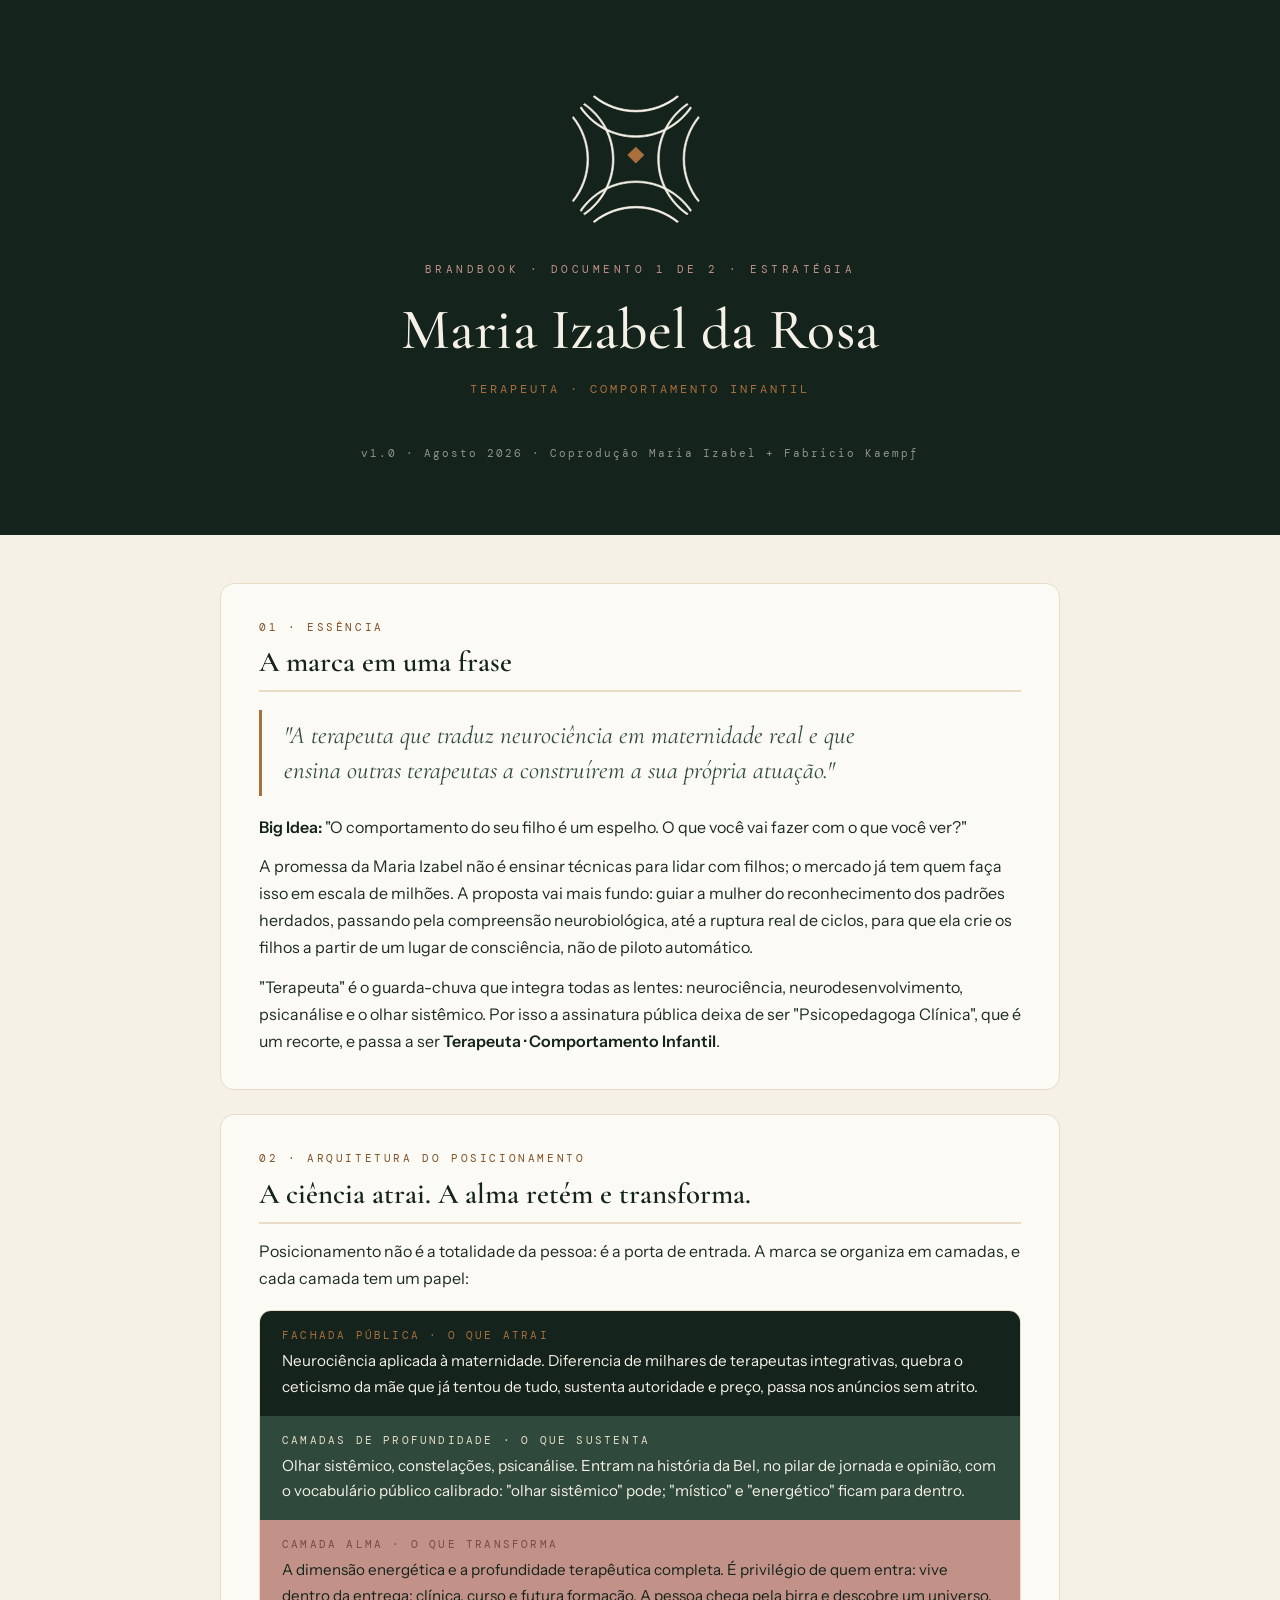
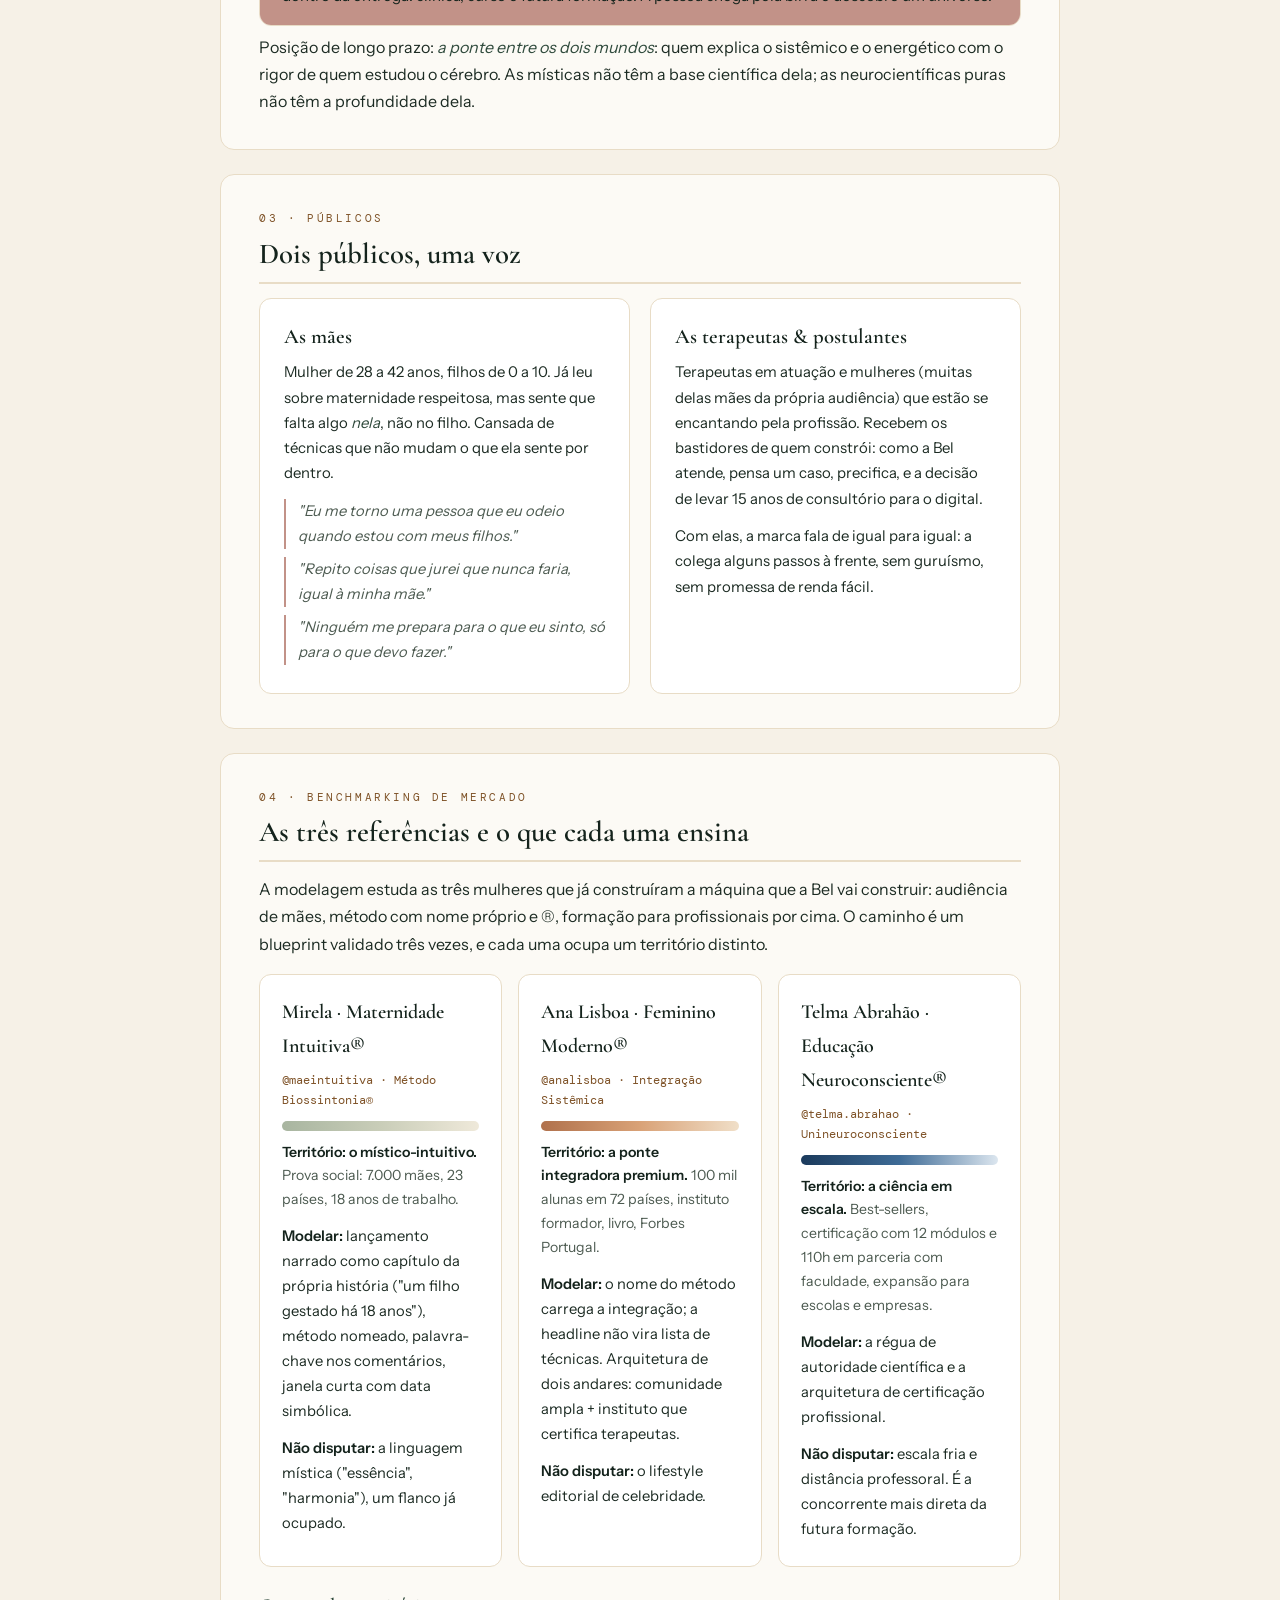
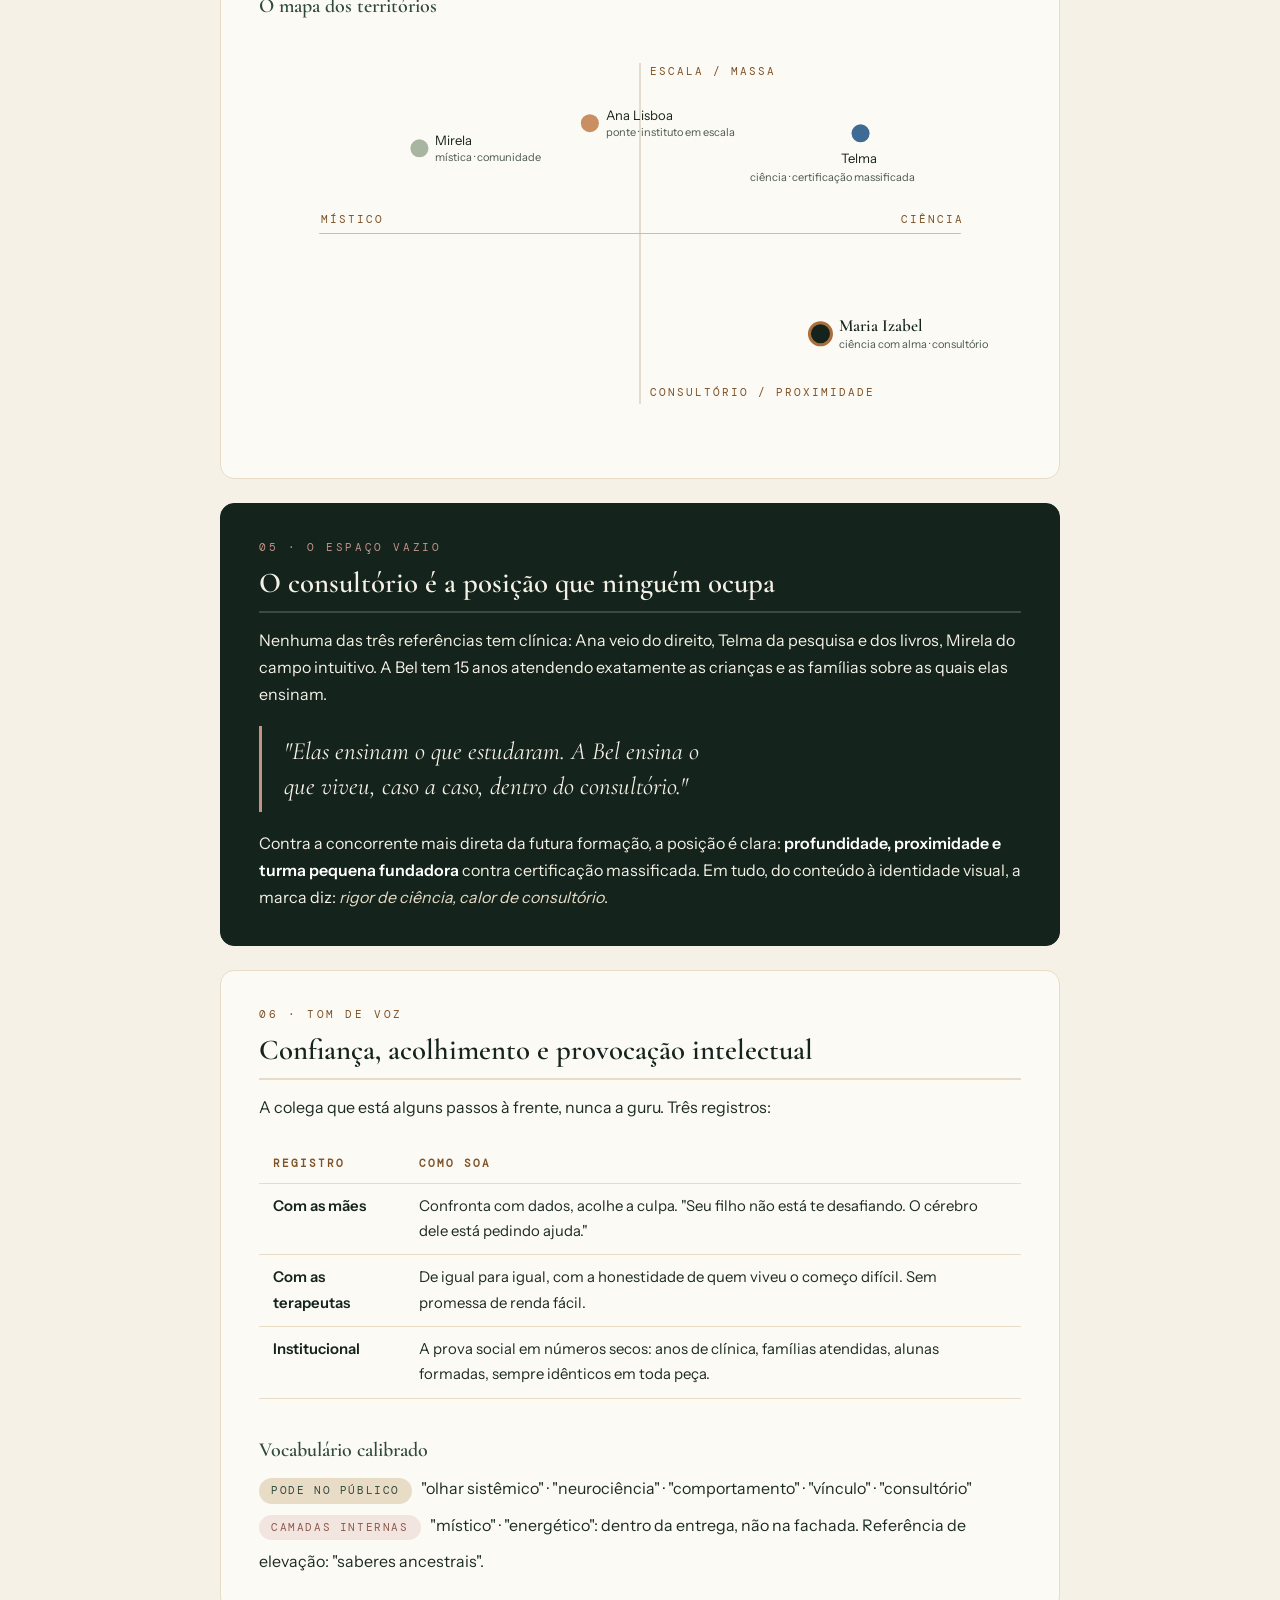
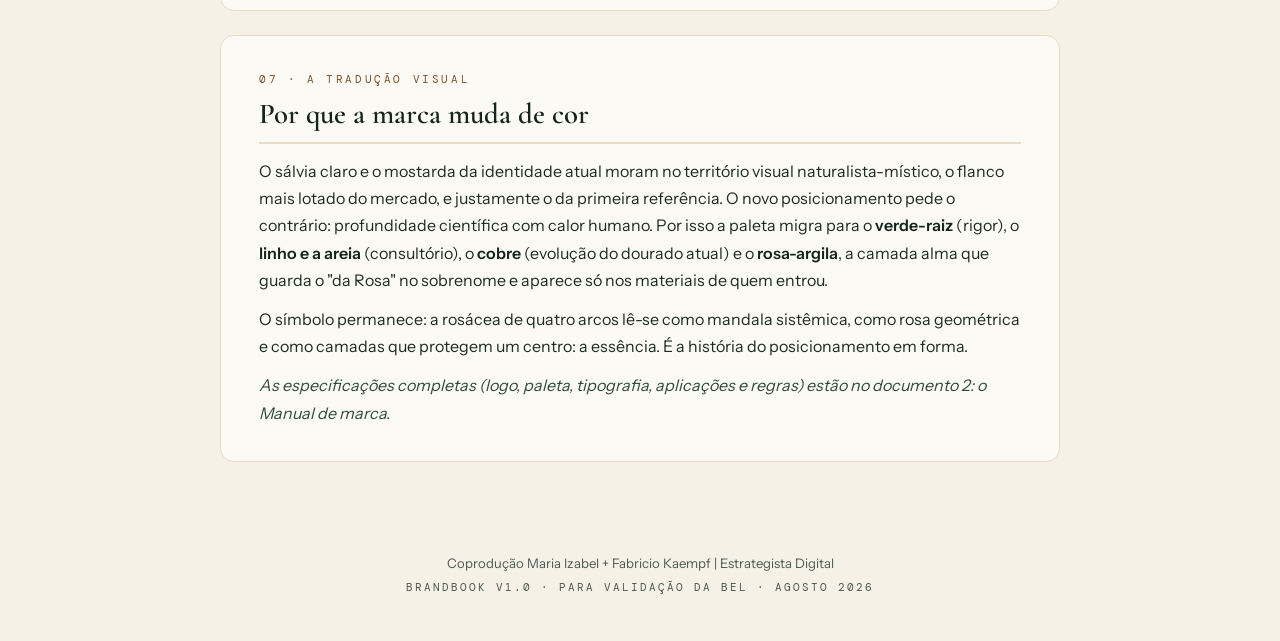
==== brandbook.html @ e06f408f "Documentos de entrega: Brandbook e Manual de Marca como paginas publicas Co-Authored-By: Claude Fabl" ====
<!DOCTYPE html>
<html lang="pt-BR">
<head>
  <meta charset="UTF-8">
  <meta name="viewport" content="width=device-width, initial-scale=1.0">
  <title>Brandbook · Maria Izabel da Rosa</title>
</head>
<body>
<style>
@font-face{font-family:'Cormorant Garamond';font-style:italic;font-weight:400;src:url([data-uri]) format('woff2');}
@font-face{font-family:'Cormorant Garamond';font-style:normal;font-weight:500;src:url([data-uri]) format('woff2');}
@font-face{font-family:'Cormorant Garamond';font-style:normal;font-weight:600;src:url([data-uri]) format('woff2');}
@font-face{font-family:'DM Mono';font-style:normal;font-weight:400;src:url([data-uri]) format('woff2');}
@font-face{font-family:'Instrument Sans';font-style:normal;font-weight:400;src:url([data-uri]) format('woff2');}
@font-face{font-family:'Instrument Sans';font-style:normal;font-weight:500;src:url([data-uri]) format('woff2');}
@font-face{font-family:'Instrument Sans';font-style:normal;font-weight:600;src:url([data-uri]) format('woff2');}

:root {
  --verde-raiz: #14231C;
  --verde-clinica: #2F4A3C;
  --linho: #F6F1E7;
  --areia: #E8DCC6;
  --papel: #FCFAF5;
  --cobre: #A96F3D;
  --cobre-txt: #7E5227;
  --rosa-argila: #C29288;
  --tinta: #1C2B23;
  --tinta-suave: #4C5A50;
}

* { margin: 0; padding: 0; box-sizing: border-box; }

body {
  font-family: 'Instrument Sans', 'Segoe UI', sans-serif;
  background: var(--linho);
  color: var(--tinta);
  line-height: 1.7;
  font-size: 16px;
}

.capa {
  background: var(--verde-raiz);
  color: var(--linho);
  padding: 84px 24px 72px;
  text-align: center;
}
.capa .simbolo { width: 150px; margin: 0 auto 30px; color: var(--linho); --logo-acc: var(--cobre); }
.capa .simbolo svg { width: 100%; height: auto; display: block; }
.capa .doc {
  font-family: 'DM Mono', monospace;
  font-size: 0.7rem;
  letter-spacing: 3.5px;
  text-transform: uppercase;
  color: var(--rosa-argila);
  margin-bottom: 18px;
}
.capa h1 {
  font-family: 'Cormorant Garamond', Georgia, serif;
  font-weight: 500;
  font-size: clamp(2.4rem, 6vw, 3.6rem);
  letter-spacing: 0.5px;
  line-height: 1.15;
  text-wrap: balance;
}
.capa .descritor {
  font-family: 'DM Mono', monospace;
  font-size: 0.78rem;
  letter-spacing: 3px;
  text-transform: uppercase;
  color: var(--cobre);
  margin-top: 16px;
}
.capa .versao {
  font-family: 'DM Mono', monospace;
  font-size: 0.68rem;
  letter-spacing: 2px;
  color: rgba(246, 241, 231, 0.55);
  margin-top: 44px;
}

main { max-width: 880px; margin: 0 auto; padding: 24px 20px 60px; }

section {
  background: var(--papel);
  border: 1px solid var(--areia);
  border-radius: 14px;
  padding: 34px 38px;
  margin-top: 24px;
}
section.escuro { background: var(--verde-raiz); border-color: var(--verde-raiz); color: var(--linho); }
section.escuro h2 { color: var(--linho); border-color: rgba(246, 241, 231, 0.18); }
section.escuro p, section.escuro li { color: var(--linho); }
section.escuro .eyebrow { color: var(--rosa-argila); }

.eyebrow {
  font-family: 'DM Mono', monospace;
  font-size: 0.68rem;
  letter-spacing: 2.6px;
  text-transform: uppercase;
  color: var(--cobre-txt);
  display: block;
  margin-bottom: 8px;
}
h2 {
  font-family: 'Cormorant Garamond', Georgia, serif;
  font-weight: 600;
  font-size: 1.8rem;
  color: var(--verde-raiz);
  line-height: 1.25;
  padding-bottom: 10px;
  margin-bottom: 14px;
  border-bottom: 2px solid var(--areia);
  text-wrap: balance;
}
h3 {
  font-family: 'Cormorant Garamond', Georgia, serif;
  font-weight: 600;
  font-size: 1.25rem;
  color: var(--verde-clinica);
  margin: 22px 0 8px;
}
section.escuro h3 { color: var(--rosa-argila); }
p { margin-bottom: 12px; }
p:last-child { margin-bottom: 0; }
ul, ol { padding-left: 22px; margin-bottom: 12px; }
li { margin-bottom: 7px; }
li::marker { color: var(--cobre); }
em { color: var(--verde-clinica); }
section.escuro em { color: var(--areia); }
strong { color: var(--verde-raiz); }
section.escuro strong { color: #fff; }

.frase {
  font-family: 'Cormorant Garamond', Georgia, serif;
  font-style: italic;
  font-weight: 400;
  font-size: 1.55rem;
  line-height: 1.4;
  color: var(--verde-clinica);
  border-left: 3px solid var(--cobre);
  padding: 8px 0 8px 22px;
  margin: 18px 0;
  text-wrap: balance;
}
section.escuro .frase { color: var(--linho); border-color: var(--rosa-argila); }

.camadas { display: flex; flex-direction: column; gap: 0; margin: 18px 0 8px; border-radius: 12px; overflow: hidden; border: 1px solid var(--areia); }
.camada { padding: 16px 22px; }
.camada .rotulo { font-family: 'DM Mono', monospace; font-size: 0.66rem; letter-spacing: 2.2px; text-transform: uppercase; display: block; margin-bottom: 3px; }
.camada.fachada { background: var(--verde-raiz); color: var(--linho); }
.camada.fachada .rotulo { color: var(--cobre); }
.camada.meio { background: var(--verde-clinica); color: var(--linho); }
.camada.meio .rotulo { color: var(--areia); }
.camada.alma { background: var(--rosa-argila); color: var(--verde-raiz); }
.camada.alma .rotulo { color: #7A4A40; }
.camada p { margin: 0; font-size: 0.95rem; }

.duas-colunas { display: grid; grid-template-columns: 1fr 1fr; gap: 20px; }
@media (max-width: 640px) { .duas-colunas { grid-template-columns: 1fr; } }

.publico {
  border: 1px solid var(--areia);
  border-radius: 12px;
  padding: 20px 24px;
  background: #fff;
}
.publico .quem { font-family: 'Cormorant Garamond', Georgia, serif; font-size: 1.3rem; font-weight: 600; color: var(--verde-raiz); margin-bottom: 6px; }
.publico p, .publico li { font-size: 0.93rem; }
.dor {
  font-style: italic;
  color: var(--tinta-suave);
  border-left: 2px solid var(--rosa-argila);
  padding-left: 12px;
  margin: 8px 0;
  font-size: 0.92rem;
}

.ref-grid { display: grid; grid-template-columns: repeat(auto-fit, minmax(240px, 1fr)); gap: 16px; margin: 16px 0; }
.ref {
  border: 1px solid var(--areia);
  border-radius: 12px;
  padding: 20px 22px;
  background: #fff;
  display: flex; flex-direction: column; gap: 8px;
}
.ref .nome { font-family: 'Cormorant Garamond', Georgia, serif; font-size: 1.25rem; font-weight: 600; color: var(--verde-raiz); }
.ref .arroba { font-family: 'DM Mono', monospace; font-size: 0.73rem; color: var(--cobre-txt); }
.ref .faixa { height: 10px; border-radius: 6px; margin: 2px 0; }
.ref p { font-size: 0.92rem; margin-bottom: 4px; color: var(--tinta); }
.ref .territorio { font-size: 0.88rem; color: var(--tinta-suave); }

.mapa-wrap { overflow-x: auto; margin: 10px 0; }
.mapa-wrap svg { min-width: 620px; width: 100%; height: auto; display: block; }

.voz-tabela { width: 100%; border-collapse: collapse; font-size: 0.93rem; margin: 12px 0; }
.voz-tabela th, .voz-tabela td { text-align: left; padding: 10px 14px; border-bottom: 1px solid var(--areia); vertical-align: top; }
.voz-tabela th { font-family: 'DM Mono', monospace; font-size: 0.66rem; letter-spacing: 2px; text-transform: uppercase; color: var(--cobre-txt); }
.tabela-scroll { overflow-x: auto; }

.selo {
  display: inline-block;
  font-family: 'DM Mono', monospace;
  font-size: 0.66rem;
  letter-spacing: 1.6px;
  text-transform: uppercase;
  background: var(--areia);
  color: var(--verde-clinica);
  border-radius: 20px;
  padding: 4px 12px;
  margin: 0 6px 8px 0;
}
.selo.rosa { background: #F2E4DF; color: #8D5B4F; }

footer {
  text-align: center;
  font-size: 0.82rem;
  color: var(--tinta-suave);
  padding: 30px 20px 44px;
}
footer .mono { font-family: 'DM Mono', monospace; font-size: 0.68rem; letter-spacing: 2px; text-transform: uppercase; margin-top: 4px; }
</style>

<div class="capa">
  <div class="simbolo"><svg xmlns="http://www.w3.org/2000/svg" xmlns:xlink="http://www.w3.org/1999/xlink" viewBox="515 450 180 175" preserveAspectRatio="xMidYMid meet">
<defs>
<g>
<g id="vg-0-0">
<path d="M 43.109375 -1.421875 C 42.4375 -2.234375 42.03125 -3.265625 42.03125 -4.34375 L 42.03125 -41.75 C 42.03125 -44 43.65625 -45.890625 45.828125 -46.09375 L 36.328125 -46.09375 L 22.75 -8.890625 L 9.09375 -46.09375 L 0.671875 -46.09375 C 2.71875 -45.890625 4.28125 -44.125 4.28125 -42.03125 L 4.28125 -4.078125 C 4.28125 -2.03125 2.71875 -0.265625 0.671875 0 L 8.34375 0 C 6.3125 -0.265625 4.75 -2.03125 4.75 -4.078125 L 4.75 -41.546875 L 19.953125 0 L 22.953125 -8.21875 L 36.328125 -44.734375 L 36.328125 -4.34375 C 36.328125 -2.171875 34.6875 -0.265625 32.515625 0 L 45.828125 0 C 44.734375 -0.140625 43.796875 -0.671875 43.109375 -1.421875 Z M 43.109375 -1.421875 "/>
</g>
<g id="vg-0-1">
<path d="M 39.234375 0 C 36.9375 -0.265625 35.03125 -1.90625 34.421875 -4.140625 L 22.265625 -46.09375 L 16.421875 -46.09375 C 16.640625 -45.484375 16.703125 -44.875 16.703125 -44.203125 C 16.703125 -43.515625 16.640625 -42.90625 16.421875 -42.234375 L 5.359375 -4 C 4.75 -1.828125 2.921875 -0.265625 0.671875 0 L 11.609375 0 C 14.734375 0 17.515625 -2.109375 18.390625 -5.09375 L 23.359375 -22.203125 L 28.578125 -4.078125 C 28.65625 -3.796875 28.71875 -3.46875 28.71875 -3.1875 C 28.71875 -1.625 27.5 -0.203125 25.859375 0 Z M 17.921875 -5.296875 C 17.109375 -2.4375 14.53125 -0.46875 11.546875 -0.46875 L 8.28125 -0.46875 C 6.859375 -0.46875 5.703125 -1.703125 5.703125 -3.125 C 5.703125 -3.390625 5.703125 -3.59375 5.765625 -3.875 L 17.25 -43.3125 L 21.859375 -27.296875 C 22.265625 -25.9375 22.46875 -24.4375 22.46875 -23.015625 C 22.46875 -21.59375 22.265625 -20.15625 21.859375 -18.734375 Z M 17.921875 -5.296875 "/>
</g>
<g id="vg-0-2">
<path d="M 35.375 -2.640625 C 33.734375 -4.140625 32.046875 -6.3125 30.625 -8.828125 L 23.15625 -21.1875 L 12.828125 -24.515625 L 22.203125 -24.515625 C 28.171875 -24.515625 33.203125 -29.1875 33.265625 -35.171875 L 33.265625 -35.4375 C 33.265625 -38.359375 32.046875 -41 30.140625 -42.96875 C 28.171875 -44.9375 25.453125 -46.09375 22.46875 -46.09375 L 0.671875 -46.09375 C 1.765625 -46.03125 2.78125 -45.484375 3.46875 -44.671875 C 4.140625 -43.921875 4.546875 -42.90625 4.546875 -41.75 L 4.546875 -4.34375 C 4.546875 -2.171875 2.921875 -0.265625 0.671875 0 L 14.046875 0 C 12.96875 -0.140625 11.953125 -0.671875 11.265625 -1.421875 C 10.59375 -2.234375 10.1875 -3.265625 10.1875 -4.34375 L 10.1875 -24.515625 C 12.90625 -24.4375 15.484375 -23.015625 16.84375 -20.703125 L 25.859375 -5.765625 C 27.96875 -2.171875 31.03125 0 35.984375 0 L 39.984375 0 C 38.625 -0.140625 37 -1.09375 35.375 -2.640625 Z M 10.1875 -45.6875 L 17.046875 -45.6875 C 22.75 -45.6875 27.5625 -41.140625 27.625 -35.4375 L 27.625 -35.171875 C 27.625 -32.390625 26.484375 -29.796875 24.640625 -27.96875 C 22.75 -26.140625 20.15625 -24.984375 17.3125 -24.984375 L 10.1875 -24.984375 Z M 10.1875 -45.6875 "/>
</g>
<g id="vg-0-3">
<path d="M 0.671875 -46.09375 C 2.84375 -45.890625 4.484375 -44 4.484375 -41.75 L 4.484375 -4.34375 C 4.484375 -2.171875 2.84375 -0.265625 0.671875 0 L 13.984375 0 C 11.8125 -0.265625 10.1875 -2.171875 10.1875 -4.34375 L 10.1875 -41.75 C 10.1875 -44 11.8125 -45.890625 13.984375 -46.09375 Z M 0.671875 -46.09375 "/>
</g>
<g id="vg-0-4">
</g>
<g id="vg-0-5">
<path d="M 7.265625 -0.46875 L 30.6875 -46.09375 L 0.671875 -46.09375 L 2.84375 -38.625 C 2.78125 -39.03125 2.71875 -39.515625 2.71875 -39.921875 C 2.71875 -42.96875 5.234375 -45.6875 8.484375 -45.6875 L 24.09375 -45.6875 L 0.671875 0 L 30.6875 0 L 28.515625 -7.53125 C 28.578125 -7.0625 28.65625 -6.65625 28.65625 -6.25 C 28.65625 -3.125 26.140625 -0.46875 22.875 -0.46875 Z M 7.265625 -0.46875 "/>
</g>
<g id="vg-0-6">
<path d="M 25.53125 -24.921875 C 30 -26.28125 33.265625 -30.421875 33.265625 -35.296875 C 33.265625 -38.296875 32.046875 -41 30.078125 -42.96875 C 28.109375 -44.9375 25.25 -46.09375 20.09375 -46.09375 L 0.671875 -46.09375 C 1.765625 -46.03125 2.71875 -45.484375 3.390625 -44.671875 C 4.078125 -43.921875 4.546875 -42.90625 4.546875 -41.75 L 4.546875 -4.34375 C 4.546875 -2.171875 2.84375 -0.265625 0.671875 0 L 22.953125 0 C 32.046875 0 37.546875 -5.5625 37.546875 -12.484375 C 37.546875 -19.21875 32.1875 -24.71875 25.53125 -24.921875 Z M 17.25 -45.6875 C 23.484375 -45.6875 27.625 -41 27.625 -35.296875 C 27.625 -32.453125 26.484375 -29.875 24.578125 -27.96875 C 22.75 -26.140625 20.09375 -24.984375 17.25 -24.984375 L 10.1875 -24.984375 L 10.1875 -45.6875 Z M 31.90625 -12.484375 C 31.90625 -5.84375 27.359375 -0.46875 19.890625 -0.46875 L 10.1875 -0.46875 L 10.1875 -24.515625 L 19.890625 -24.515625 C 26.546875 -24.515625 31.90625 -19.078125 31.90625 -12.484375 Z M 31.90625 -12.484375 "/>
</g>
<g id="vg-0-7">
<path d="M 10.1875 -0.46875 L 10.1875 -24.515625 L 17.921875 -24.515625 C 21.109375 -24.515625 23.765625 -22.0625 24.03125 -18.875 L 24.03125 -30.546875 C 23.765625 -27.359375 21.109375 -24.984375 17.921875 -24.984375 L 10.1875 -24.984375 L 10.1875 -45.6875 L 25.046875 -45.6875 C 28.3125 -45.6875 30.828125 -42.96875 30.828125 -39.921875 C 30.828125 -39.515625 30.75 -39.03125 30.6875 -38.625 L 32.859375 -46.09375 L 0.671875 -46.09375 C 1.765625 -46.03125 2.71875 -45.484375 3.390625 -44.671875 C 4.078125 -43.921875 4.484375 -42.90625 4.484375 -41.75 L 4.484375 -4.34375 C 4.484375 -2.171875 2.84375 -0.265625 0.671875 0 L 32.859375 0 L 30.6875 -7.53125 C 30.75 -7.125 30.828125 -6.65625 30.828125 -6.25 C 30.828125 -3.125 28.3125 -0.46875 25.046875 -0.46875 Z M 10.1875 -0.46875 "/>
</g>
<g id="vg-0-8">
<path d="M 4.484375 -41.75 L 4.484375 -4.34375 C 4.484375 -3.265625 4.078125 -2.234375 3.390625 -1.421875 C 2.71875 -0.671875 1.765625 -0.140625 0.671875 0 L 28.171875 0 L 26 -7.53125 C 26.0625 -7.125 26.140625 -6.65625 26.140625 -6.25 C 26.140625 -3.125 23.625 -0.46875 20.375 -0.46875 L 10.1875 -0.46875 L 10.1875 -41.75 C 10.1875 -42.90625 10.59375 -43.921875 11.265625 -44.671875 C 11.953125 -45.484375 12.90625 -46.03125 13.984375 -46.09375 L 0.671875 -46.09375 C 2.84375 -45.890625 4.484375 -44 4.484375 -41.75 Z M 4.484375 -41.75 "/>
</g>
<g id="vg-0-9">
<path d="M 0.671875 -46.09375 C 1.765625 -46.03125 2.78125 -45.484375 3.46875 -44.671875 C 4.140625 -43.921875 4.546875 -42.90625 4.546875 -41.75 L 4.546875 -4.34375 C 4.546875 -2.171875 2.921875 -0.265625 0.671875 0 L 19.421875 0 C 32.3125 0 40.796875 -10.390625 40.796875 -23.078125 C 40.796875 -36.1875 32.3125 -46.09375 19.421875 -46.09375 Z M 10.1875 -0.46875 L 10.1875 -45.6875 L 17.578125 -45.6875 C 27.21875 -45.6875 35.09375 -35.578125 35.09375 -23.078125 C 35.09375 -10.515625 27.21875 -0.46875 17.578125 -0.46875 Z M 10.1875 -0.46875 "/>
</g>
<g id="vg-0-10">
<path d="M 23.890625 -46.296875 C 11.0625 -46.296875 0.671875 -35.84375 0.671875 -23.078125 C 0.671875 -10.3125 11.0625 0.140625 23.890625 0.140625 C 36.734375 0.140625 47.109375 -10.3125 47.109375 -23.078125 C 47.109375 -35.84375 36.734375 -46.296875 23.890625 -46.296875 Z M 23.890625 -0.34375 C 14.1875 -0.34375 6.375 -10.515625 6.375 -23.078125 C 6.375 -35.578125 14.1875 -45.828125 23.890625 -45.828125 C 33.609375 -45.828125 41.40625 -35.578125 41.40625 -23.078125 C 41.40625 -10.515625 33.609375 -0.34375 23.890625 -0.34375 Z M 20.703125 -23.078125 L 23.890625 -19.890625 L 27.09375 -23.078125 L 23.890625 -26.28125 Z M 20.703125 -23.078125 "/>
</g>
<g id="vg-0-11">
<path d="M 16.765625 0.0625 C 29.0625 0.0625 34.765625 -5.4375 34.765625 -12.15625 C 34.765625 -16.5 32.71875 -19.6875 27.015625 -22.609375 L 11.265625 -30.625 C 8.015625 -32.3125 6.515625 -34.890625 6.515625 -37.46875 C 6.515625 -41.609375 10.3125 -45.6875 16.5625 -45.765625 L 16.765625 -45.765625 C 19.890625 -45.765625 22.875 -45.078125 25.53125 -43.859375 C 28.859375 -42.359375 30.890625 -38.96875 30.890625 -35.4375 C 30.890625 -34.6875 30.828125 -33.953125 30.625 -33.203125 L 32.65625 -38.703125 L 33.734375 -41.828125 L 33.265625 -42.09375 C 28.578125 -44.671875 22.875 -46.234375 16.765625 -46.234375 C 5.84375 -46.234375 0.875 -40.9375 0.875 -35.703125 C 0.875 -31.03125 3.671875 -27.96875 8.828125 -25.390625 L 23.15625 -18.1875 C 27.296875 -16.15625 29.265625 -12.96875 29.265625 -9.84375 C 29.265625 -5.03125 24.71875 -0.34375 16.96875 -0.34375 L 16.765625 -0.34375 C 14.046875 -0.34375 11.46875 -0.875 9.09375 -1.828125 C 5.640625 -3.125 3.46875 -6.375 3.46875 -9.984375 C 3.46875 -10.734375 3.53125 -11.46875 3.734375 -12.21875 L 0.671875 -3.796875 C 0.8125 -3.734375 1.015625 -3.59375 1.21875 -3.53125 C 5.703125 -1.21875 11 0.0625 16.765625 0.0625 Z M 16.765625 0.0625 "/>
</g>
<g id="vg-1-0">
<path d="M 10.5625 -19.921875 L 2.625 -19.921875 L 2.625 0 L 5.984375 0 L 5.984375 -6 L 10.5625 -6 C 15.578125 -6 18.453125 -8.625 18.453125 -13.125 C 18.453125 -17.453125 15.578125 -19.921875 10.5625 -19.921875 Z M 10.421875 -9.03125 L 5.984375 -9.03125 L 5.984375 -16.90625 L 10.421875 -16.90625 C 13.5 -16.90625 15.234375 -15.65625 15.234375 -13.03125 C 15.234375 -10.328125 13.5 -9.03125 10.421875 -9.03125 Z M 10.421875 -9.03125 "/>
</g>
<g id="vg-1-1">
<path d="M 11.046875 -11.328125 L 12.234375 -13.75 C 10.875 -14.71875 8.859375 -15.28125 6.953125 -15.28125 C 4.046875 -15.28125 1.359375 -13.984375 1.359375 -10.90625 C 1.34375 -5.4375 9.3125 -7.171875 9.3125 -4.078125 C 9.3125 -2.9375 8.234375 -2.453125 6.828125 -2.453125 C 5.1875 -2.453125 3.078125 -3.15625 1.765625 -4.328125 L 0.59375 -2 C 2.109375 -0.625 4.46875 0.109375 6.6875 0.109375 C 9.734375 0.109375 12.5 -1.28125 12.5 -4.390625 C 12.53125 -9.875 4.46875 -8.375 4.46875 -11.15625 C 4.46875 -12.234375 5.40625 -12.671875 6.6875 -12.671875 C 8.03125 -12.671875 9.703125 -12.15625 11.046875 -11.328125 Z M 11.046875 -11.328125 "/>
</g>
<g id="vg-1-2">
<path d="M 4.046875 -21.46875 C 2.953125 -21.46875 2.140625 -20.640625 2.140625 -19.46875 C 2.140625 -18.328125 2.953125 -17.515625 4.046875 -17.515625 C 5.125 -17.515625 5.953125 -18.328125 5.953125 -19.46875 C 5.953125 -20.640625 5.125 -21.46875 4.046875 -21.46875 Z M 2.421875 -15.140625 L 2.421875 0 L 5.671875 0 L 5.671875 -15.140625 Z M 2.421875 -15.140625 "/>
</g>
<g id="vg-1-3">
<path d="M 13.09375 -10.671875 L 14.890625 -12.78125 C 13.5 -14.375 11.359375 -15.265625 8.625 -15.265625 C 4.125 -15.265625 1 -12.125 1 -7.546875 C 1 -2.984375 4.125 0.109375 8.625 0.109375 C 11.5 0.109375 13.6875 -0.90625 15.0625 -2.703125 L 13.234375 -4.53125 C 12.21875 -3.328125 10.671875 -2.703125 8.765625 -2.703125 C 6.15625 -2.703125 4.265625 -4.671875 4.265625 -7.546875 C 4.265625 -10.421875 6.15625 -12.390625 8.765625 -12.390625 C 10.59375 -12.40625 12.046875 -11.75 13.09375 -10.671875 Z M 13.09375 -10.671875 "/>
</g>
<g id="vg-1-4">
<path d="M 8.90625 -15.265625 C 4.21875 -15.265625 1 -12.15625 1 -7.578125 C 1 -3.015625 4.21875 0.109375 8.90625 0.109375 C 13.578125 0.109375 16.796875 -3.015625 16.796875 -7.578125 C 16.796875 -12.15625 13.578125 -15.265625 8.90625 -15.265625 Z M 8.90625 -12.4375 C 11.609375 -12.4375 13.515625 -10.453125 13.515625 -7.546875 C 13.515625 -4.609375 11.609375 -2.625 8.90625 -2.625 C 6.171875 -2.625 4.265625 -4.609375 4.265625 -7.546875 C 4.265625 -10.453125 6.171875 -12.4375 8.90625 -12.4375 Z M 8.90625 -12.4375 "/>
</g>
<g id="vg-1-5">
<path d="M 11.125 -15.265625 C 8.765625 -15.265625 6.953125 -14.296875 5.84375 -12.53125 L 5.84375 -15.140625 L 2.5625 -15.140625 L 2.5625 5.515625 L 5.84375 5.515625 L 5.84375 -2.625 C 6.953125 -0.859375 8.765625 0.109375 11.1875 0.109375 C 15.515625 0.109375 18.359375 -2.984375 18.359375 -7.515625 C 18.359375 -12.125 15.4375 -15.265625 11.125 -15.265625 Z M 10.453125 -2.671875 C 7.75 -2.671875 5.84375 -4.703125 5.84375 -7.625 C 5.84375 -10.46875 7.75 -12.53125 10.453125 -12.53125 C 13.15625 -12.53125 15.0625 -10.453125 15.0625 -7.625 C 15.0625 -4.71875 13.15625 -2.671875 10.453125 -2.671875 Z M 10.453125 -2.671875 "/>
</g>
<g id="vg-1-6">
<path d="M 8.65625 -15.265625 C 4.15625 -15.234375 1 -12.125 1 -7.546875 C 1 -2.984375 4.078125 0.109375 8.734375 0.109375 C 11.359375 0.109375 13.515625 -0.828125 15 -2.453125 L 13.265625 -4.296875 C 12.15625 -3.15625 10.640625 -2.53125 9 -2.53125 C 6.609375 -2.53125 4.8125 -3.984375 4.296875 -6.3125 L 15.75 -6.3125 C 16.140625 -11.78125 13.984375 -15.265625 8.65625 -15.265625 Z M 4.234375 -8.71875 C 4.578125 -11.125 6.296875 -12.640625 8.6875 -12.640625 C 11.15625 -12.640625 12.78125 -11.15625 12.890625 -8.71875 Z M 4.234375 -8.71875 "/>
</g>
<g id="vg-1-7">
<path d="M 13.578125 -21.125 L 13.578125 -12.53125 C 12.46875 -14.296875 10.640625 -15.28125 8.203125 -15.28125 C 3.921875 -15.28125 1 -12.1875 1 -7.625 C 1 -3.015625 3.90625 0.140625 8.25 0.140625 C 10.671875 0.140625 12.5 -0.828125 13.578125 -2.59375 L 13.578125 0 L 16.859375 0 L 16.859375 -21.125 Z M 8.9375 -2.59375 C 6.171875 -2.59375 4.296875 -4.640625 4.265625 -7.515625 C 4.296875 -10.421875 6.203125 -12.5 8.9375 -12.5 C 11.671875 -12.5 13.578125 -10.453125 13.578125 -7.515625 C 13.578125 -4.640625 11.671875 -2.59375 8.9375 -2.59375 Z M 8.9375 -2.59375 "/>
</g>
<g id="vg-1-8">
<path d="M 14.71875 0 L 14.6875 -9.9375 C 14.65625 -13.265625 12.46875 -15.265625 8.5625 -15.265625 C 5.6875 -15.265625 4.15625 -14.609375 2.046875 -13.359375 L 3.390625 -11.078125 C 4.890625 -12.09375 6.40625 -12.609375 7.859375 -12.609375 C 10.25 -12.609375 11.46875 -11.46875 11.46875 -9.5625 L 11.46875 -9.109375 L 6.890625 -9.109375 C 3.25 -9.078125 1.171875 -7.3125 1.171875 -4.5625 C 1.171875 -1.875 3.21875 0.140625 6.484375 0.140625 C 8.6875 0.140625 10.421875 -0.515625 11.5 -1.84375 L 11.5 0 Z M 7.171875 -2.453125 C 5.359375 -2.453125 4.234375 -3.328125 4.234375 -4.703125 C 4.234375 -6.15625 5.234375 -6.71875 7.375 -6.71875 L 11.46875 -6.71875 L 11.46875 -5.328125 C 11.296875 -3.671875 9.515625 -2.453125 7.171875 -2.453125 Z M 7.171875 -2.453125 "/>
</g>
<g id="vg-1-9">
<path d="M 12.84375 -15.140625 L 12.84375 -12.703125 C 11.78125 -14.34375 10.046875 -15.28125 7.71875 -15.265625 C 3.703125 -15.234375 1 -12.328125 1 -8.0625 C 1 -3.703125 3.734375 -0.734375 7.828125 -0.734375 C 10.109375 -0.734375 11.8125 -1.65625 12.84375 -3.296875 L 12.84375 -1.390625 C 12.84375 1.21875 10.953125 2.90625 8.078125 2.90625 C 6.234375 2.90625 4.75 2.3125 3.328125 1.25 L 1.9375 3.609375 C 3.78125 4.875 5.859375 5.609375 8.234375 5.609375 C 12.984375 5.609375 16.078125 2.875 16.078125 -1.484375 L 16.078125 -15.140625 Z M 8.484375 -3.296875 C 5.859375 -3.296875 4.09375 -5.234375 4.078125 -7.96875 C 4.09375 -10.671875 5.890625 -12.609375 8.484375 -12.609375 C 11.046875 -12.609375 12.84375 -10.703125 12.84375 -7.96875 C 12.84375 -5.234375 11.046875 -3.296875 8.484375 -3.296875 Z M 8.484375 -3.296875 "/>
</g>
<g id="vg-1-10">
</g>
<g id="vg-1-11">
<path d="M 17.046875 -14.484375 L 19.015625 -16.9375 C 17.078125 -18.84375 14.265625 -20.015625 11.4375 -20.015625 C 5.546875 -20.015625 0.96875 -15.65625 0.96875 -10 C 0.96875 -4.265625 5.5 0.140625 11.328125 0.140625 C 14.15625 0.140625 17.03125 -1.140625 19.046875 -3.125 L 17.046875 -5.359375 C 15.546875 -3.90625 13.5 -2.984375 11.5 -2.984375 C 7.515625 -2.984375 4.390625 -6.09375 4.390625 -10.015625 C 4.390625 -13.953125 7.515625 -17.03125 11.5 -17.03125 C 13.515625 -17.03125 15.59375 -16.0625 17.046875 -14.484375 Z M 17.046875 -14.484375 "/>
</g>
<g id="vg-1-12">
<path d="M 2.5625 -21.125 L 2.5625 0 L 5.84375 0 L 5.84375 -21.125 Z M 2.5625 -21.125 "/>
</g>
<g id="vg-1-13">
<path d="M 5.15625 -21.515625 L 2.140625 -17.3125 L 5.03125 -17.3125 L 8.515625 -20.09375 Z M 2.421875 -15.140625 L 2.421875 0 L 5.671875 0 L 5.671875 -15.140625 Z M 2.421875 -15.140625 "/>
</g>
<g id="vg-1-14">
<path d="M 11.28125 -15.265625 C 8.71875 -15.265625 6.78125 -14.34375 5.6875 -12.234375 L 5.6875 -15.140625 L 2.421875 -15.140625 L 2.421875 0 L 5.6875 0 L 5.6875 -8.0625 C 5.921875 -10.421875 7.484375 -12.15625 10 -12.1875 C 12.265625 -12.1875 13.640625 -10.796875 13.640625 -8.515625 L 13.640625 0 L 16.90625 0 L 16.90625 -9.421875 C 16.90625 -13.03125 14.796875 -15.265625 11.28125 -15.265625 Z M 11.28125 -15.265625 "/>
</g>
</g>
</defs>
<g fill="currentColor" fill-opacity="1">
<use xlink:href="#vg-0-0" x="283.6079" y="693.4697"/>
</g>
<g fill="currentColor" fill-opacity="1">
<use xlink:href="#vg-0-1" x="328.785833" y="693.4697"/>
</g>
<g fill="currentColor" fill-opacity="1">
<use xlink:href="#vg-0-2" x="367.378854" y="693.4697"/>
</g>
<g fill="currentColor" fill-opacity="1">
<use xlink:href="#vg-0-3" x="406.718617" y="693.4697"/>
</g>
<g fill="currentColor" fill-opacity="1">
<use xlink:href="#vg-0-1" x="419.942751" y="693.4697"/>
</g>
<g fill="currentColor" fill-opacity="1">
<use xlink:href="#vg-0-4" x="459.180686" y="693.4697"/>
<use xlink:href="#vg-0-3" x="476.695197" y="693.4697"/>
</g>
<g fill="currentColor" fill-opacity="1">
<use xlink:href="#vg-0-5" x="489.912542" y="693.4697"/>
</g>
<g fill="currentColor" fill-opacity="1">
<use xlink:href="#vg-0-1" x="519.911233" y="693.4697"/>
</g>
<g fill="currentColor" fill-opacity="1">
<use xlink:href="#vg-0-6" x="558.504254" y="693.4697"/>
</g>
<g fill="currentColor" fill-opacity="1">
<use xlink:href="#vg-0-7" x="594.673755" y="693.4697"/>
</g>
<g fill="currentColor" fill-opacity="1">
<use xlink:href="#vg-0-8" x="626.844788" y="693.4697"/>
</g>
<g fill="currentColor" fill-opacity="1">
<use xlink:href="#vg-0-4" x="655.017353" y="693.4697"/>
<use xlink:href="#vg-0-9" x="672.531864" y="693.4697"/>
</g>
<g fill="currentColor" fill-opacity="1">
<use xlink:href="#vg-0-1" x="708.619902" y="693.4697"/>
</g>
<g fill="currentColor" fill-opacity="1">
<use xlink:href="#vg-0-4" x="747.857837" y="693.4697"/>
<use xlink:href="#vg-0-2" x="765.372347" y="693.4697"/>
</g>
<g fill="currentColor" fill-opacity="1">
<use xlink:href="#vg-0-10" x="800.645757" y="693.4697"/>
</g>
<g fill="currentColor" fill-opacity="1">
<use xlink:href="#vg-0-11" x="846.427873" y="693.4697"/>
</g>
<g fill="currentColor" fill-opacity="1">
<use xlink:href="#vg-0-1" x="877.159729" y="693.4697"/>
</g>
<g style="fill:var(--logo-acc,#C7941A)" fill-opacity="1">
<use xlink:href="#vg-1-0" x="439.8149" y="732.4644"/>
<use xlink:href="#vg-1-1" x="458.97346" y="732.4644"/>
<use xlink:href="#vg-1-2" x="472.353138" y="732.4644"/>
<use xlink:href="#vg-1-3" x="480.43788" y="732.4644"/>
</g>
<g style="fill:var(--logo-acc,#C7941A)" fill-opacity="1">
<use xlink:href="#vg-1-4" x="495.895678" y="732.4644"/>
<use xlink:href="#vg-1-5" x="513.687803" y="732.4644"/>
<use xlink:href="#vg-1-6" x="533.045635" y="732.4644"/>
<use xlink:href="#vg-1-7" x="549.784466" y="732.4644"/>
<use xlink:href="#vg-1-8" x="569.199233" y="732.4644"/>
<use xlink:href="#vg-1-9" x="585.881129" y="732.4644"/>
<use xlink:href="#vg-1-4" x="604.100265" y="732.4644"/>
<use xlink:href="#vg-1-9" x="621.89239" y="732.4644"/>
<use xlink:href="#vg-1-8" x="640.111526" y="732.4644"/>
<use xlink:href="#vg-1-10" x="656.793423" y="732.4644"/>
<use xlink:href="#vg-1-11" x="664.138012" y="732.4644"/>
<use xlink:href="#vg-1-12" x="683.97979" y="732.4644"/>
<use xlink:href="#vg-1-13" x="692.377673" y="732.4644"/>
<use xlink:href="#vg-1-14" x="700.462414" y="732.4644"/>
<use xlink:href="#vg-1-2" x="719.336301" y="732.4644"/>
<use xlink:href="#vg-1-3" x="727.421042" y="732.4644"/>
</g>
<g style="fill:var(--logo-acc,#C7941A)" fill-opacity="1">
<use xlink:href="#vg-1-8" x="742.850373" y="732.4644"/>
</g>
<path fill-rule="nonzero" style="fill:var(--logo-acc,#C7941A)" fill-opacity="1" d="M 589.808594 535.347656 L 600 545.542969 L 610.195312 535.347656 L 600 525.15625 Z M 589.808594 535.347656 "/>
<path fill-rule="nonzero" fill="currentColor" fill-opacity="1" d="M 600 512.023438 C 572.8125 512.023438 548.785156 498.234375 534.539062 477.289062 C 534.078125 477.765625 533.628906 478.246094 533.179688 478.734375 C 547.804688 499.996094 572.300781 513.964844 600 513.964844 C 627.699219 513.964844 652.195312 499.996094 666.820312 478.734375 C 666.375 478.246094 665.921875 477.765625 665.464844 477.289062 C 651.214844 498.234375 627.191406 512.023438 600 512.023438 "/>
<path fill="none" stroke-width="0.75" stroke-linecap="butt" stroke-linejoin="miter" stroke="currentColor" stroke-opacity="1" stroke-miterlimit="10" d="M -0.0005 -0.0002375 C -27.188 -0.0002375 -51.215344 13.788825 -65.461437 34.734137 C -65.922375 34.257575 -66.371594 33.777106 -66.820812 33.288825 C -52.195812 12.027106 -27.699719 -1.941644 -0.0005 -1.941644 C 27.698719 -1.941644 52.194813 12.027106 66.819813 33.288825 C 66.3745 33.777106 65.921375 34.257575 65.464344 34.734137 C 51.214344 13.788825 27.190906 -0.0002375 -0.0005 -0.0002375 Z M -0.0005 -0.0002375 " transform="matrix(1, 0, 0, -1, 600.0005, 512.0232)"/>
<path fill-rule="nonzero" fill="currentColor" fill-opacity="1" d="M 651.222656 465.214844 C 650.664062 464.828125 650.097656 464.453125 649.53125 464.082031 C 635.964844 475.007812 618.734375 481.558594 600 481.558594 C 581.265625 481.558594 564.035156 475.007812 550.46875 464.082031 C 549.902344 464.453125 549.339844 464.828125 548.78125 465.214844 C 562.753906 476.636719 580.589844 483.496094 600 483.496094 C 619.410156 483.496094 637.25 476.636719 651.222656 465.214844 "/>
<path fill="none" stroke-width="0.75" stroke-linecap="butt" stroke-linejoin="miter" stroke="currentColor" stroke-opacity="1" stroke-miterlimit="10" d="M 0.00165625 -0.00194375 C -0.556938 0.384775 -1.123344 0.759775 -1.68975 1.130869 C -15.256156 -9.794913 -32.486625 -16.345694 -51.221 -16.345694 C -69.955375 -16.345694 -87.185844 -9.794913 -100.75225 1.130869 C -101.318656 0.759775 -101.881156 0.384775 -102.43975 -0.00194375 C -88.467094 -11.423819 -70.631156 -18.283194 -51.221 -18.283194 C -31.810844 -18.283194 -13.971 -11.423819 0.00165625 -0.00194375 Z M 0.00165625 -0.00194375 " transform="matrix(1, 0, 0, -1, 651.221, 465.2129)"/>
<path fill-rule="nonzero" fill="currentColor" fill-opacity="1" d="M 548.78125 615.097656 C 549.339844 615.480469 549.902344 615.859375 550.46875 616.226562 C 564.035156 605.304688 581.265625 598.753906 600 598.753906 C 618.734375 598.753906 635.964844 605.304688 649.53125 616.226562 C 650.097656 615.859375 650.664062 615.480469 651.222656 615.097656 C 637.25 603.675781 619.414062 596.816406 600 596.816406 C 580.589844 596.816406 562.753906 603.675781 548.78125 615.097656 "/>
<path fill="none" stroke-width="0.75" stroke-linecap="butt" stroke-linejoin="miter" stroke="currentColor" stroke-opacity="1" stroke-miterlimit="10" d="M 0.00105 0.00144375 C 0.559644 -0.381369 1.122144 -0.760275 1.68855 -1.127462 C 15.254956 9.794413 32.485425 16.345194 51.2198 16.345194 C 69.954175 16.345194 87.184644 9.794413 100.75105 -1.127462 C 101.317456 -0.760275 101.883862 -0.381369 102.442456 0.00144375 C 88.4698 11.423319 70.633862 18.282694 51.2198 18.282694 C 31.809644 18.282694 13.973706 11.423319 0.00105 0.00144375 Z M 0.00105 0.00144375 " transform="matrix(1, 0, 0, -1, 548.7802, 615.0991)"/>
<path fill-rule="nonzero" fill="currentColor" fill-opacity="1" d="M 600 566.347656 C 572.300781 566.347656 547.804688 580.320312 533.179688 601.578125 C 533.628906 602.066406 534.078125 602.546875 534.539062 603.023438 C 548.785156 582.074219 572.8125 568.289062 600 568.289062 C 627.191406 568.289062 651.214844 582.074219 665.464844 603.023438 C 665.921875 602.546875 666.375 602.066406 666.820312 601.578125 C 652.195312 580.320312 627.699219 566.347656 600 566.347656 "/>
<path fill="none" stroke-width="0.75" stroke-linecap="butt" stroke-linejoin="miter" stroke="currentColor" stroke-opacity="1" stroke-miterlimit="10" d="M -0.0005 0.00124375 C -27.699719 0.00124375 -52.195812 -13.971412 -66.820812 -35.229225 C -66.371594 -35.717506 -65.922375 -36.197975 -65.461437 -36.674537 C -51.215344 -15.725319 -27.188 -1.940162 -0.0005 -1.940162 C 27.190906 -1.940162 51.214344 -15.725319 65.464344 -36.674537 C 65.921375 -36.197975 66.3745 -35.717506 66.819813 -35.229225 C 52.194813 -13.971412 27.698719 0.00124375 -0.0005 0.00124375 Z M -0.0005 0.00124375 " transform="matrix(1, 0, 0, -1, 600.0005, 566.3489)"/>
<path fill-rule="nonzero" fill="currentColor" fill-opacity="1" d="M 571.867188 540.15625 C 571.867188 567.34375 558.082031 591.371094 537.132812 605.617188 C 537.609375 606.078125 538.089844 606.527344 538.578125 606.976562 C 559.839844 592.351562 573.808594 567.855469 573.808594 540.15625 C 573.808594 512.457031 559.839844 487.960938 538.578125 473.335938 C 538.089844 473.78125 537.609375 474.234375 537.132812 474.691406 C 558.082031 488.941406 571.867188 512.96875 571.867188 540.15625 "/>
<path fill="none" stroke-width="0.75" stroke-linecap="butt" stroke-linejoin="miter" stroke="currentColor" stroke-opacity="1" stroke-miterlimit="10" d="M -0.0005125 -0.00025 C -0.0005125 -27.18775 -13.785669 -51.215094 -34.734887 -65.461187 C -34.258325 -65.922125 -33.777856 -66.371344 -33.289575 -66.820562 C -12.027856 -52.195562 1.940894 -27.699469 1.940894 -0.00025 C 1.940894 27.698969 -12.027856 52.195063 -33.289575 66.820063 C -33.777856 66.37475 -34.258325 65.921625 -34.734887 65.464594 C -13.785669 51.214594 -0.0005125 27.18725 -0.0005125 -0.00025 Z M -0.0005125 -0.00025 " transform="matrix(1, 0, 0, -1, 571.8677, 540.156)"/>
<path fill-rule="nonzero" fill="currentColor" fill-opacity="1" d="M 525.058594 488.933594 C 524.675781 489.492188 524.296875 490.058594 523.929688 490.625 C 534.851562 504.191406 541.402344 521.421875 541.402344 540.15625 C 541.402344 558.890625 534.851562 576.121094 523.929688 589.6875 C 524.296875 590.253906 524.675781 590.820312 525.058594 591.375 C 536.480469 577.40625 543.339844 559.566406 543.339844 540.15625 C 543.339844 520.746094 536.480469 502.90625 525.058594 488.933594 "/>
<path fill="none" stroke-width="0.75" stroke-linecap="butt" stroke-linejoin="miter" stroke="currentColor" stroke-opacity="1" stroke-miterlimit="10" d="M 0.00119375 0.00190625 C -0.381619 -0.556687 -0.760525 -1.123094 -1.127712 -1.6895 C 9.794163 -15.255906 16.344944 -32.486375 16.344944 -51.22075 C 16.344944 -69.955125 9.794163 -87.185594 -1.127712 -100.752 C -0.760525 -101.318406 -0.381619 -101.884812 0.00119375 -102.4395 C 11.423069 -88.47075 18.282444 -70.630906 18.282444 -51.22075 C 18.282444 -31.810594 11.423069 -13.97075 0.00119375 0.00190625 Z M 0.00119375 0.00190625 " transform="matrix(1, 0, 0, -1, 525.0574, 488.9355)"/>
<path fill-rule="nonzero" fill="currentColor" fill-opacity="1" d="M 674.945312 591.375 C 675.328125 590.816406 675.703125 590.253906 676.074219 589.6875 C 665.148438 576.121094 658.597656 558.890625 658.597656 540.15625 C 658.597656 521.421875 665.148438 504.191406 676.074219 490.625 C 675.703125 490.058594 675.328125 489.496094 674.945312 488.933594 C 663.523438 502.90625 656.660156 520.746094 656.660156 540.15625 C 656.660156 559.566406 663.523438 577.40625 674.945312 591.375 "/>
<path fill="none" stroke-width="0.75" stroke-linecap="butt" stroke-linejoin="miter" stroke="currentColor" stroke-opacity="1" stroke-miterlimit="10" d="M 0.0017125 0.0013 C 0.384525 0.559894 0.759525 1.122394 1.130619 1.6888 C -9.795162 15.255206 -16.345944 32.485675 -16.345944 51.22005 C -16.345944 69.954425 -9.795162 87.184894 1.130619 100.7513 C 0.759525 101.317706 0.384525 101.880206 0.0017125 102.442706 C -11.420162 88.47005 -18.283444 70.630206 -18.283444 51.22005 C -18.283444 31.809894 -11.420162 13.97005 0.0017125 0.0013 Z M 0.0017125 0.0013 " transform="matrix(1, 0, 0, -1, 674.9436, 591.3763)"/>
<path fill-rule="nonzero" fill="currentColor" fill-opacity="1" d="M 626.195312 540.15625 C 626.195312 567.855469 640.164062 592.351562 661.421875 606.976562 C 661.910156 606.527344 662.390625 606.078125 662.871094 605.617188 C 641.921875 591.371094 628.132812 567.34375 628.132812 540.15625 C 628.132812 512.96875 641.921875 488.941406 662.871094 474.691406 C 662.390625 474.234375 661.910156 473.78125 661.421875 473.335938 C 640.164062 487.960938 626.195312 512.457031 626.195312 540.15625 "/>
<path fill="none" stroke-width="0.75" stroke-linecap="butt" stroke-linejoin="miter" stroke="currentColor" stroke-opacity="1" stroke-miterlimit="10" d="M 0.0019125 -0.00025 C 0.0019125 -27.699469 13.970662 -52.195562 35.228475 -66.820562 C 35.716756 -66.371344 36.197225 -65.922125 36.677694 -65.461187 C 15.728475 -51.215094 1.939412 -27.18775 1.939412 -0.00025 C 1.939412 27.18725 15.728475 51.214594 36.677694 65.464594 C 36.197225 65.921625 35.716756 66.37475 35.228475 66.820063 C 13.970662 52.195063 0.0019125 27.698969 0.0019125 -0.00025 Z M 0.0019125 -0.00025 " transform="matrix(1, 0, 0, -1, 626.1934, 540.156)"/>
</svg></div>
  <div class="doc">Brandbook · Documento 1 de 2 · Estratégia</div>
  <h1>Maria Izabel da Rosa</h1>
  <div class="descritor">Terapeuta · Comportamento Infantil</div>
  <div class="versao">v1.0 · Agosto 2026 · Coprodução Maria Izabel + Fabricio Kaempf</div>
</div>

<main>

  <section>
    <span class="eyebrow">01 · Essência</span>
    <h2>A marca em uma frase</h2>
    <p class="frase">"A terapeuta que traduz neurociência em maternidade real e que ensina outras terapeutas a construírem a sua própria atuação."</p>
    <p><strong>Big Idea:</strong> "O comportamento do seu filho é um espelho. O que você vai fazer com o que você ver?"</p>
    <p>A promessa da Maria Izabel não é ensinar técnicas para lidar com filhos; o mercado já tem quem faça isso em escala de milhões. A proposta vai mais fundo: guiar a mulher do reconhecimento dos padrões herdados, passando pela compreensão neurobiológica, até a ruptura real de ciclos, para que ela crie os filhos a partir de um lugar de consciência, não de piloto automático.</p>
    <p>"Terapeuta" é o guarda-chuva que integra todas as lentes: neurociência, neurodesenvolvimento, psicanálise e o olhar sistêmico. Por isso a assinatura pública deixa de ser "Psicopedagoga Clínica", que é um recorte, e passa a ser <strong>Terapeuta · Comportamento Infantil</strong>.</p>
  </section>

  <section>
    <span class="eyebrow">02 · Arquitetura do posicionamento</span>
    <h2>A ciência atrai. A alma retém e transforma.</h2>
    <p>Posicionamento não é a totalidade da pessoa: é a porta de entrada. A marca se organiza em camadas, e cada camada tem um papel:</p>
    <div class="camadas">
      <div class="camada fachada">
        <span class="rotulo">Fachada pública · o que atrai</span>
        <p>Neurociência aplicada à maternidade. Diferencia de milhares de terapeutas integrativas, quebra o ceticismo da mãe que já tentou de tudo, sustenta autoridade e preço, passa nos anúncios sem atrito.</p>
      </div>
      <div class="camada meio">
        <span class="rotulo">Camadas de profundidade · o que sustenta</span>
        <p>Olhar sistêmico, constelações, psicanálise. Entram na história da Bel, no pilar de jornada e opinião, com o vocabulário público calibrado: "olhar sistêmico" pode; "místico" e "energético" ficam para dentro.</p>
      </div>
      <div class="camada alma">
        <span class="rotulo">Camada alma · o que transforma</span>
        <p>A dimensão energética e a profundidade terapêutica completa. É privilégio de quem entra: vive dentro da entrega: clínica, curso e futura formação. A pessoa chega pela birra e descobre um universo.</p>
      </div>
    </div>
    <p>Posição de longo prazo: <em>a ponte entre os dois mundos</em>: quem explica o sistêmico e o energético com o rigor de quem estudou o cérebro. As místicas não têm a base científica dela; as neurocientíficas puras não têm a profundidade dela.</p>
  </section>

  <section>
    <span class="eyebrow">03 · Públicos</span>
    <h2>Dois públicos, uma voz</h2>
    <div class="duas-colunas">
      <div class="publico">
        <div class="quem">As mães</div>
        <p>Mulher de 28 a 42 anos, filhos de 0 a 10. Já leu sobre maternidade respeitosa, mas sente que falta algo <em>nela</em>, não no filho. Cansada de técnicas que não mudam o que ela sente por dentro.</p>
        <div class="dor">"Eu me torno uma pessoa que eu odeio quando estou com meus filhos."</div>
        <div class="dor">"Repito coisas que jurei que nunca faria, igual à minha mãe."</div>
        <div class="dor">"Ninguém me prepara para o que eu sinto, só para o que devo fazer."</div>
      </div>
      <div class="publico">
        <div class="quem">As terapeutas &amp; postulantes</div>
        <p>Terapeutas em atuação e mulheres (muitas delas mães da própria audiência) que estão se encantando pela profissão. Recebem os bastidores de quem constrói: como a Bel atende, pensa um caso, precifica, e a decisão de levar 15 anos de consultório para o digital.</p>
        <p>Com elas, a marca fala de igual para igual: a colega alguns passos à frente, sem guruísmo, sem promessa de renda fácil.</p>
      </div>
    </div>
  </section>

  <section>
    <span class="eyebrow">04 · Benchmarking de mercado</span>
    <h2>As três referências e o que cada uma ensina</h2>
    <p>A modelagem estuda as três mulheres que já construíram a máquina que a Bel vai construir: audiência de mães, método com nome próprio e ®, formação para profissionais por cima. O caminho é um blueprint validado três vezes, e cada uma ocupa um território distinto.</p>
    <div class="ref-grid">
      <div class="ref">
        <div class="nome">Mirela · Maternidade Intuitiva®</div>
        <div class="arroba">@maeintuitiva · Método Biossintonia®</div>
        <div class="faixa" style="background: linear-gradient(90deg, #A8B5A0, #C9CDB8, #EFE9DA);"></div>
        <p class="territorio"><strong>Território: o místico-intuitivo.</strong> Prova social: 7.000 mães, 23 países, 18 anos de trabalho.</p>
        <p><strong>Modelar:</strong> lançamento narrado como capítulo da própria história ("um filho gestado há 18 anos"), método nomeado, palavra-chave nos comentários, janela curta com data simbólica.</p>
        <p><strong>Não disputar:</strong> a linguagem mística ("essência", "harmonia"), um flanco já ocupado.</p>
      </div>
      <div class="ref">
        <div class="nome">Ana Lisboa · Feminino Moderno®</div>
        <div class="arroba">@analisboa · Integração Sistêmica</div>
        <div class="faixa" style="background: linear-gradient(90deg, #B0714C, #D9A277, #F0DFC8);"></div>
        <p class="territorio"><strong>Território: a ponte integradora premium.</strong> 100 mil alunas em 72 países, instituto formador, livro, Forbes Portugal.</p>
        <p><strong>Modelar:</strong> o nome do método carrega a integração; a headline não vira lista de técnicas. Arquitetura de dois andares: comunidade ampla + instituto que certifica terapeutas.</p>
        <p><strong>Não disputar:</strong> o lifestyle editorial de celebridade.</p>
      </div>
      <div class="ref">
        <div class="nome">Telma Abrahão · Educação Neuroconsciente®</div>
        <div class="arroba">@telma.abrahao · Unineuroconsciente</div>
        <div class="faixa" style="background: linear-gradient(90deg, #1B3A5C, #3E6B96, #DCE6EF);"></div>
        <p class="territorio"><strong>Território: a ciência em escala.</strong> Best-sellers, certificação com 12 módulos e 110h em parceria com faculdade, expansão para escolas e empresas.</p>
        <p><strong>Modelar:</strong> a régua de autoridade científica e a arquitetura de certificação profissional.</p>
        <p><strong>Não disputar:</strong> escala fria e distância professoral. É a concorrente mais direta da futura formação.</p>
      </div>
    </div>
    <h3>O mapa dos territórios</h3>
    <div class="mapa-wrap">
    <svg viewBox="0 0 760 400" role="img" aria-label="Mapa de posicionamento: eixo do místico à ciência e da escala ao consultório">
      <line x1="60" y1="200" x2="700" y2="200" stroke="#C9BFA9" stroke-width="1"/>
      <line x1="380" y1="30" x2="380" y2="370" stroke="#C9BFA9" stroke-width="1"/>
      <text x="62" y="190" font-family="DM Mono, monospace" font-size="11" fill="#7E5227" letter-spacing="2">MÍSTICO</text>
      <text x="640" y="190" font-family="DM Mono, monospace" font-size="11" fill="#7E5227" letter-spacing="2">CIÊNCIA</text>
      <text x="390" y="42" font-family="DM Mono, monospace" font-size="11" fill="#7E5227" letter-spacing="2">ESCALA / MASSA</text>
      <text x="390" y="362" font-family="DM Mono, monospace" font-size="11" fill="#7E5227" letter-spacing="2">CONSULTÓRIO / PROXIMIDADE</text>
      <circle cx="160" cy="115" r="9" fill="#A8B5A0"/>
      <text x="176" y="112" font-family="Instrument Sans, sans-serif" font-size="13" fill="#14231C">Mirela</text>
      <text x="176" y="128" font-family="Instrument Sans, sans-serif" font-size="11" fill="#4C5A50">mística · comunidade</text>
      <circle cx="330" cy="90" r="9" fill="#C98F62"/>
      <text x="346" y="87" font-family="Instrument Sans, sans-serif" font-size="13" fill="#14231C">Ana Lisboa</text>
      <text x="346" y="103" font-family="Instrument Sans, sans-serif" font-size="11" fill="#4C5A50">ponte · instituto em escala</text>
      <circle cx="600" cy="100" r="9" fill="#3E6B96"/>
      <text x="580" y="130" font-family="Instrument Sans, sans-serif" font-size="13" fill="#14231C">Telma</text>
      <text x="490" y="148" font-family="Instrument Sans, sans-serif" font-size="11" fill="#4C5A50">ciência · certificação massificada</text>
      <circle cx="560" cy="300" r="11" fill="#14231C" stroke="#A96F3D" stroke-width="3"/>
      <text x="578" y="297" font-family="Cormorant Garamond, serif" font-size="17" font-weight="600" fill="#14231C">Maria Izabel</text>
      <text x="578" y="314" font-family="Instrument Sans, sans-serif" font-size="11" fill="#4C5A50">ciência com alma · consultório</text>
    </svg>
    </div>
  </section>

  <section class="escuro">
    <span class="eyebrow">05 · O espaço vazio</span>
    <h2>O consultório é a posição que ninguém ocupa</h2>
    <p>Nenhuma das três referências tem clínica: Ana veio do direito, Telma da pesquisa e dos livros, Mirela do campo intuitivo. A Bel tem 15 anos atendendo exatamente as crianças e as famílias sobre as quais elas ensinam.</p>
    <p class="frase">"Elas ensinam o que estudaram. A Bel ensina o que viveu, caso a caso, dentro do consultório."</p>
    <p>Contra a concorrente mais direta da futura formação, a posição é clara: <strong>profundidade, proximidade e turma pequena fundadora</strong> contra certificação massificada. Em tudo, do conteúdo à identidade visual, a marca diz: <em>rigor de ciência, calor de consultório</em>.</p>
  </section>

  <section>
    <span class="eyebrow">06 · Tom de voz</span>
    <h2>Confiança, acolhimento e provocação intelectual</h2>
    <p>A colega que está alguns passos à frente, nunca a guru. Três registros:</p>
    <div class="tabela-scroll">
    <table class="voz-tabela">
      <tr><th>Registro</th><th>Como soa</th></tr>
      <tr><td><strong>Com as mães</strong></td><td>Confronta com dados, acolhe a culpa. "Seu filho não está te desafiando. O cérebro dele está pedindo ajuda."</td></tr>
      <tr><td><strong>Com as terapeutas</strong></td><td>De igual para igual, com a honestidade de quem viveu o começo difícil. Sem promessa de renda fácil.</td></tr>
      <tr><td><strong>Institucional</strong></td><td>A prova social em números secos: anos de clínica, famílias atendidas, alunas formadas, sempre idênticos em toda peça.</td></tr>
    </table>
    </div>
    <h3>Vocabulário calibrado</h3>
    <p>
      <span class="selo">Pode no público</span> "olhar sistêmico" · "neurociência" · "comportamento" · "vínculo" · "consultório"<br>
      <span class="selo rosa">Camadas internas</span> "místico" · "energético": dentro da entrega, não na fachada. Referência de elevação: "saberes ancestrais".
    </p>
  </section>

  <section>
    <span class="eyebrow">07 · A tradução visual</span>
    <h2>Por que a marca muda de cor</h2>
    <p>O sálvia claro e o mostarda da identidade atual moram no território visual naturalista-místico, o flanco mais lotado do mercado, e justamente o da primeira referência. O novo posicionamento pede o contrário: profundidade científica com calor humano. Por isso a paleta migra para o <strong>verde-raiz</strong> (rigor), o <strong>linho e a areia</strong> (consultório), o <strong>cobre</strong> (evolução do dourado atual) e o <strong>rosa-argila</strong>, a camada alma que guarda o "da Rosa" no sobrenome e aparece só nos materiais de quem entrou.</p>
    <p>O símbolo permanece: a rosácea de quatro arcos lê-se como mandala sistêmica, como rosa geométrica e como camadas que protegem um centro: a essência. É a história do posicionamento em forma.</p>
    <p><em>As especificações completas (logo, paleta, tipografia, aplicações e regras) estão no documento 2: o Manual de marca.</em></p>
  </section>

</main>

<footer>
  Coprodução Maria Izabel + Fabricio Kaempf | Estrategista Digital
  <div class="mono">Brandbook v1.0 · Para validação da Bel · Agosto 2026</div>
</footer>

</body>
</html>
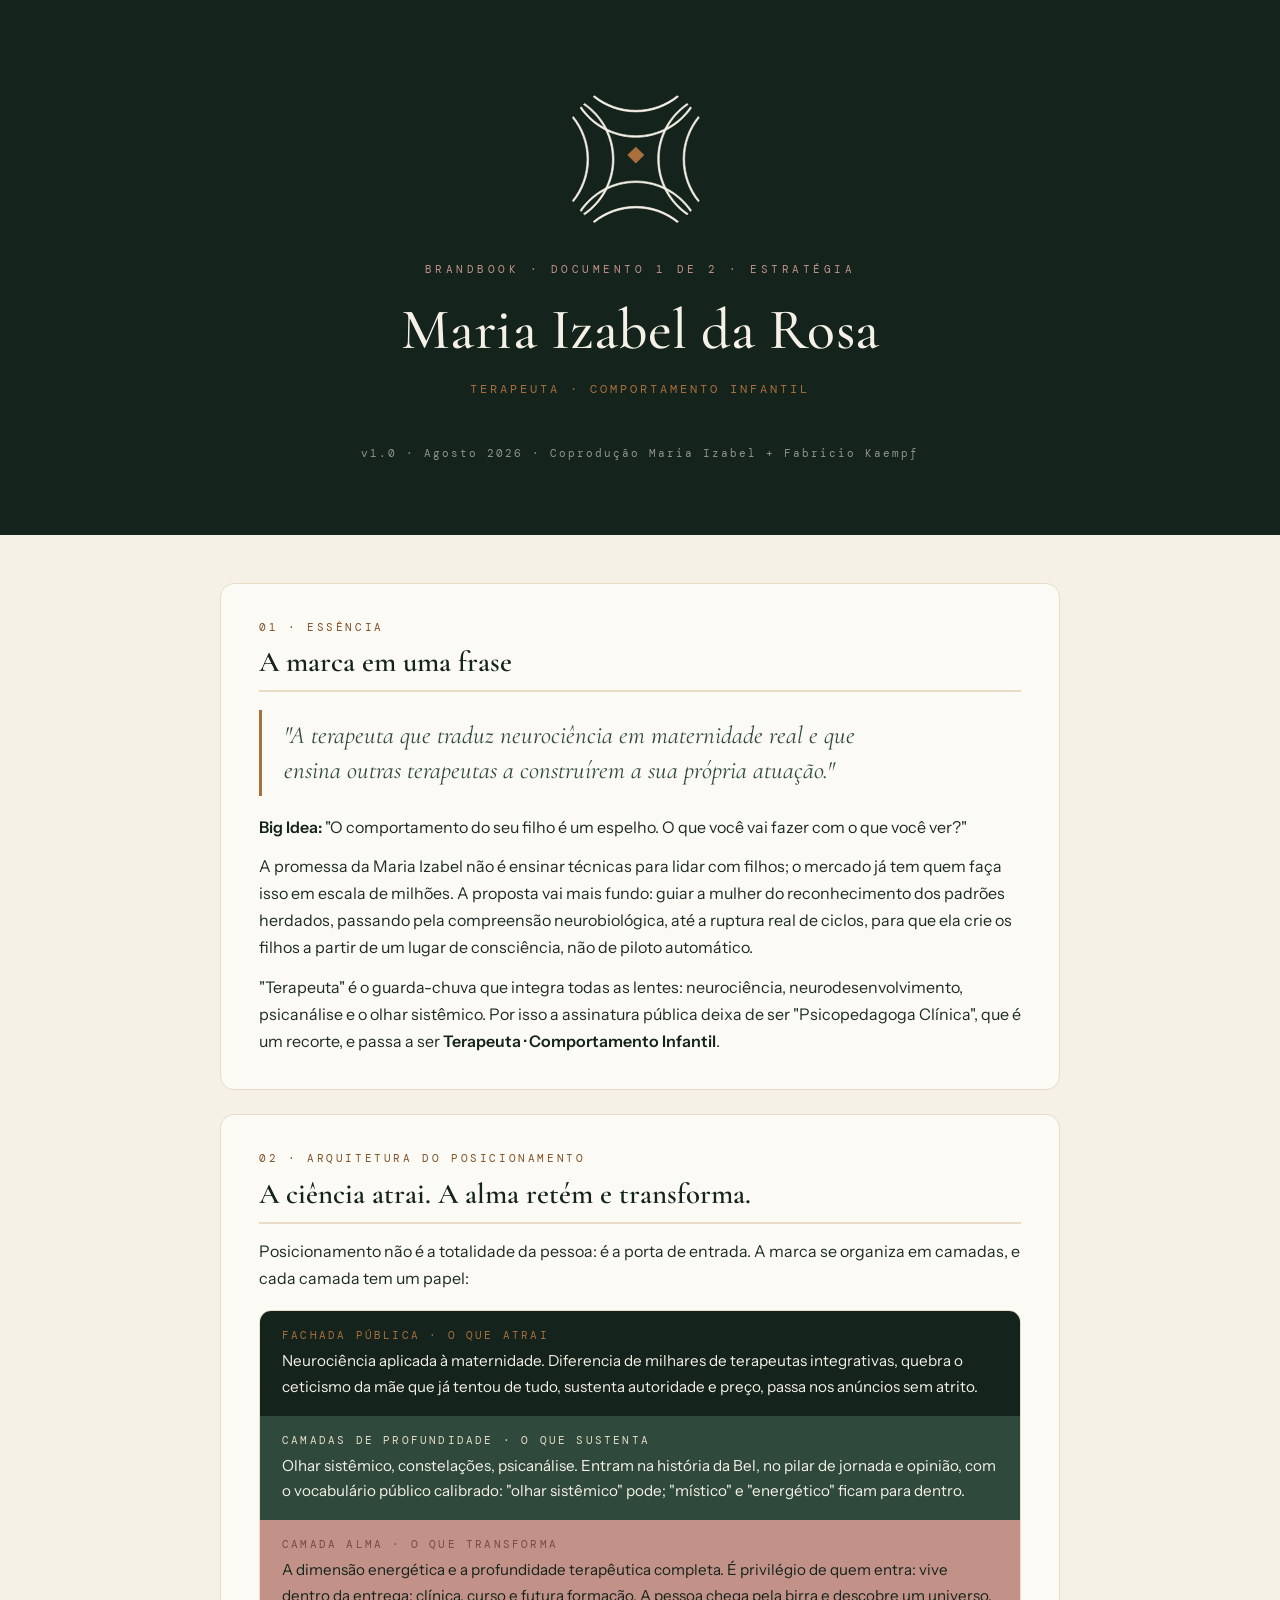
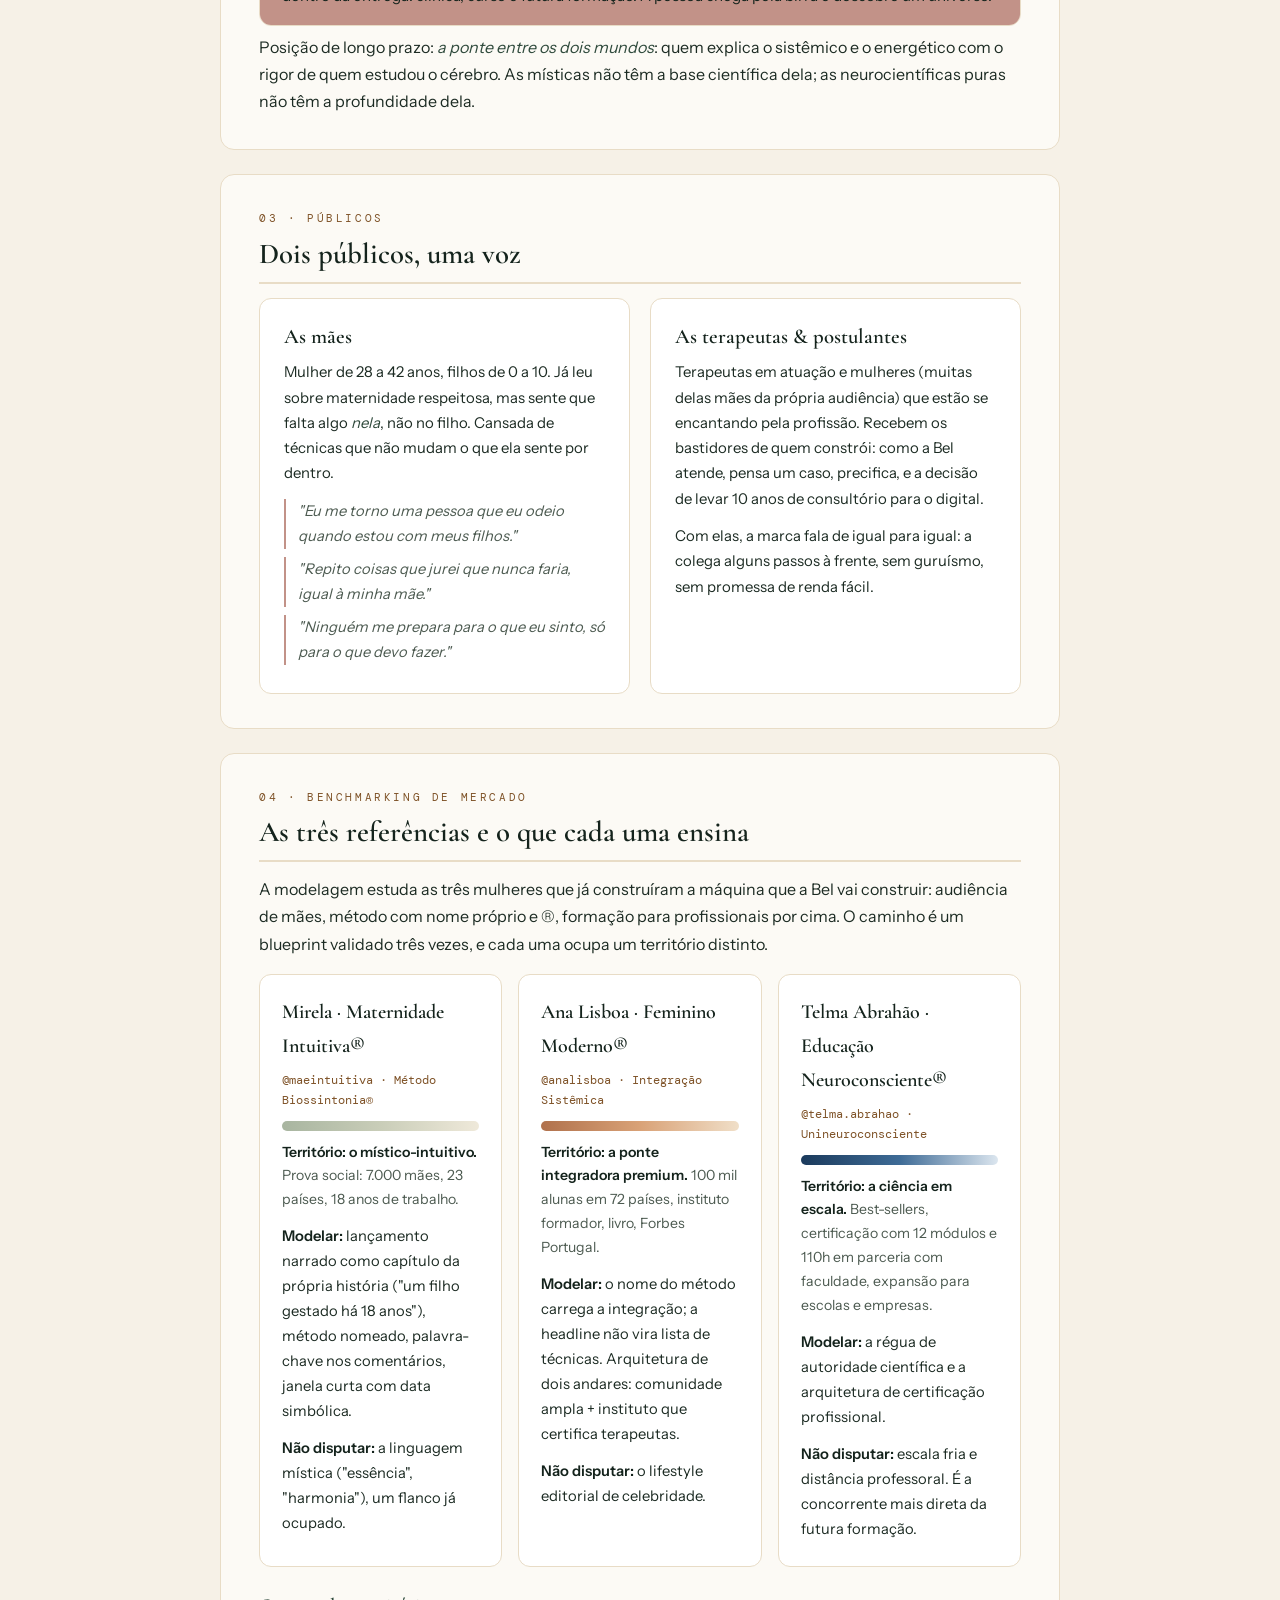
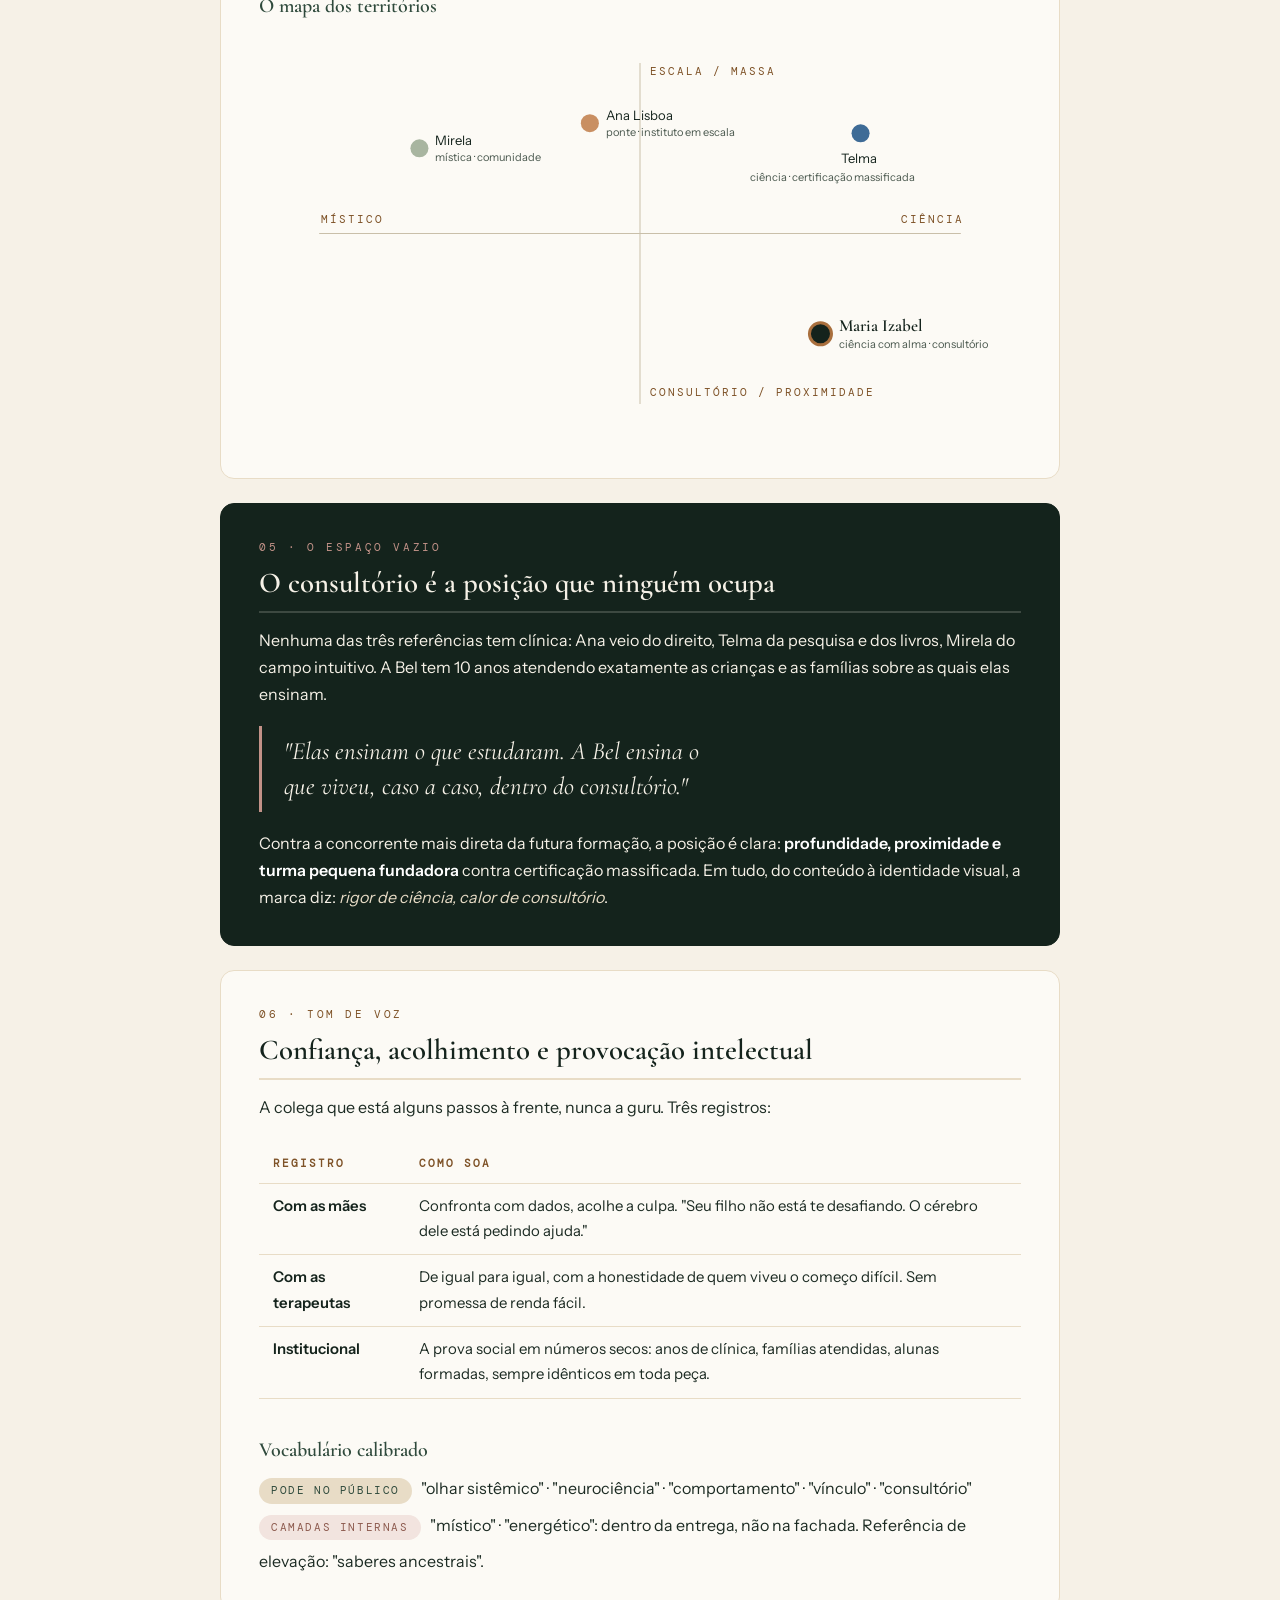
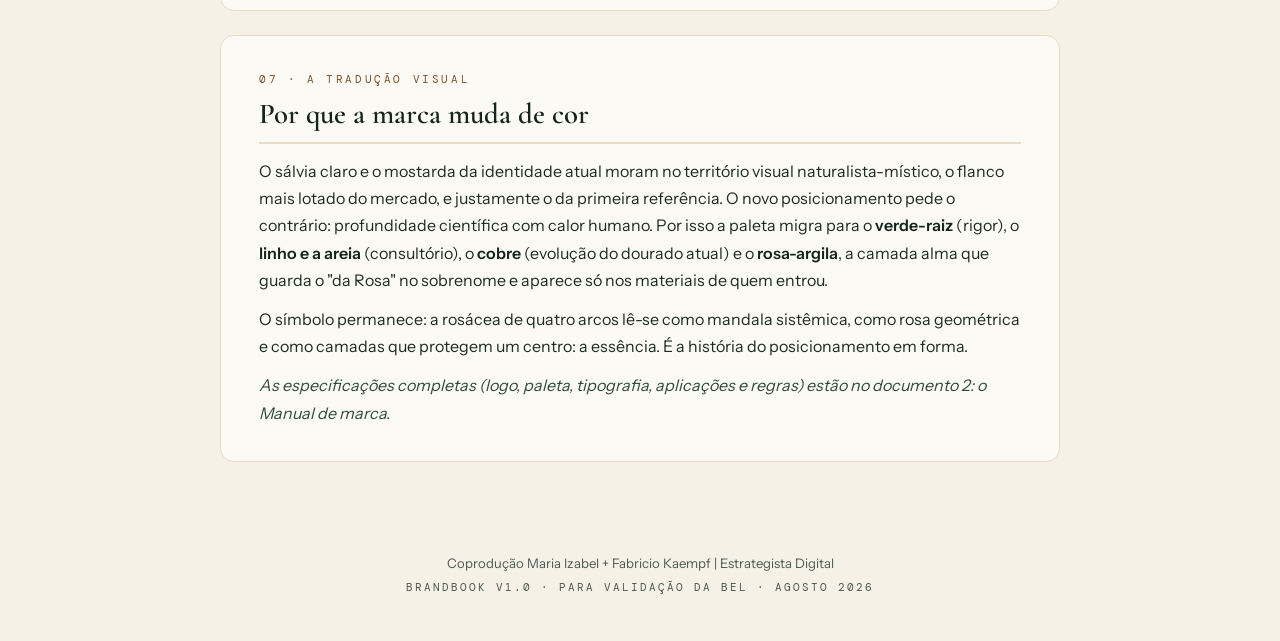
==== commit 518b57b9: "Numero oficial de autoridade corrigido: 10 anos de consultorio (definido pela Bel em 13/08) Corrige " ====
--- a/brandbook.html
+++ b/brandbook.html
@@ -455,7 +455,7 @@
       </div>
       <div class="publico">
         <div class="quem">As terapeutas &amp; postulantes</div>
-        <p>Terapeutas em atuação e mulheres (muitas delas mães da própria audiência) que estão se encantando pela profissão. Recebem os bastidores de quem constrói: como a Bel atende, pensa um caso, precifica, e a decisão de levar 15 anos de consultório para o digital.</p>
+        <p>Terapeutas em atuação e mulheres (muitas delas mães da própria audiência) que estão se encantando pela profissão. Recebem os bastidores de quem constrói: como a Bel atende, pensa um caso, precifica, e a decisão de levar 10 anos de consultório para o digital.</p>
         <p>Com elas, a marca fala de igual para igual: a colega alguns passos à frente, sem guruísmo, sem promessa de renda fácil.</p>
       </div>
     </div>
@@ -519,7 +519,7 @@
   <section class="escuro">
     <span class="eyebrow">05 · O espaço vazio</span>
     <h2>O consultório é a posição que ninguém ocupa</h2>
-    <p>Nenhuma das três referências tem clínica: Ana veio do direito, Telma da pesquisa e dos livros, Mirela do campo intuitivo. A Bel tem 15 anos atendendo exatamente as crianças e as famílias sobre as quais elas ensinam.</p>
+    <p>Nenhuma das três referências tem clínica: Ana veio do direito, Telma da pesquisa e dos livros, Mirela do campo intuitivo. A Bel tem 10 anos atendendo exatamente as crianças e as famílias sobre as quais elas ensinam.</p>
     <p class="frase">"Elas ensinam o que estudaram. A Bel ensina o que viveu, caso a caso, dentro do consultório."</p>
     <p>Contra a concorrente mais direta da futura formação, a posição é clara: <strong>profundidade, proximidade e turma pequena fundadora</strong> contra certificação massificada. Em tudo, do conteúdo à identidade visual, a marca diz: <em>rigor de ciência, calor de consultório</em>.</p>
   </section>
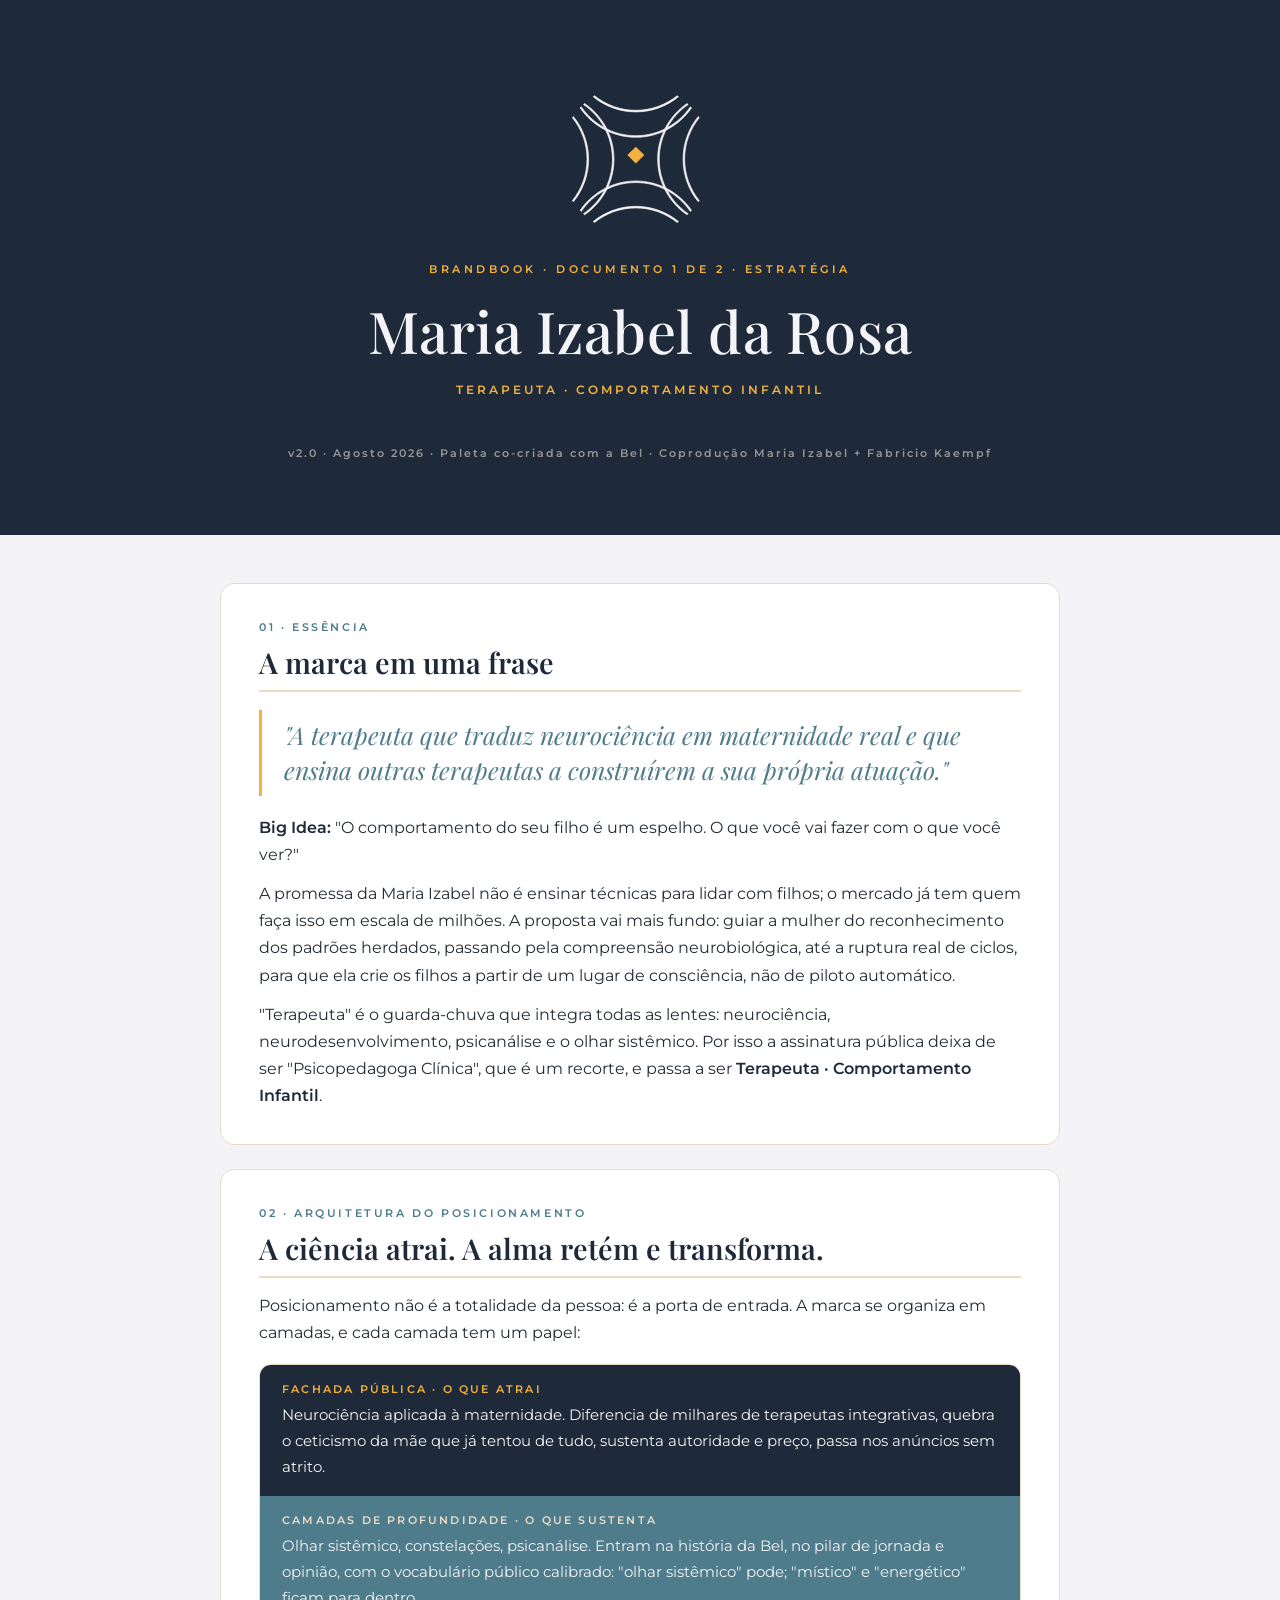
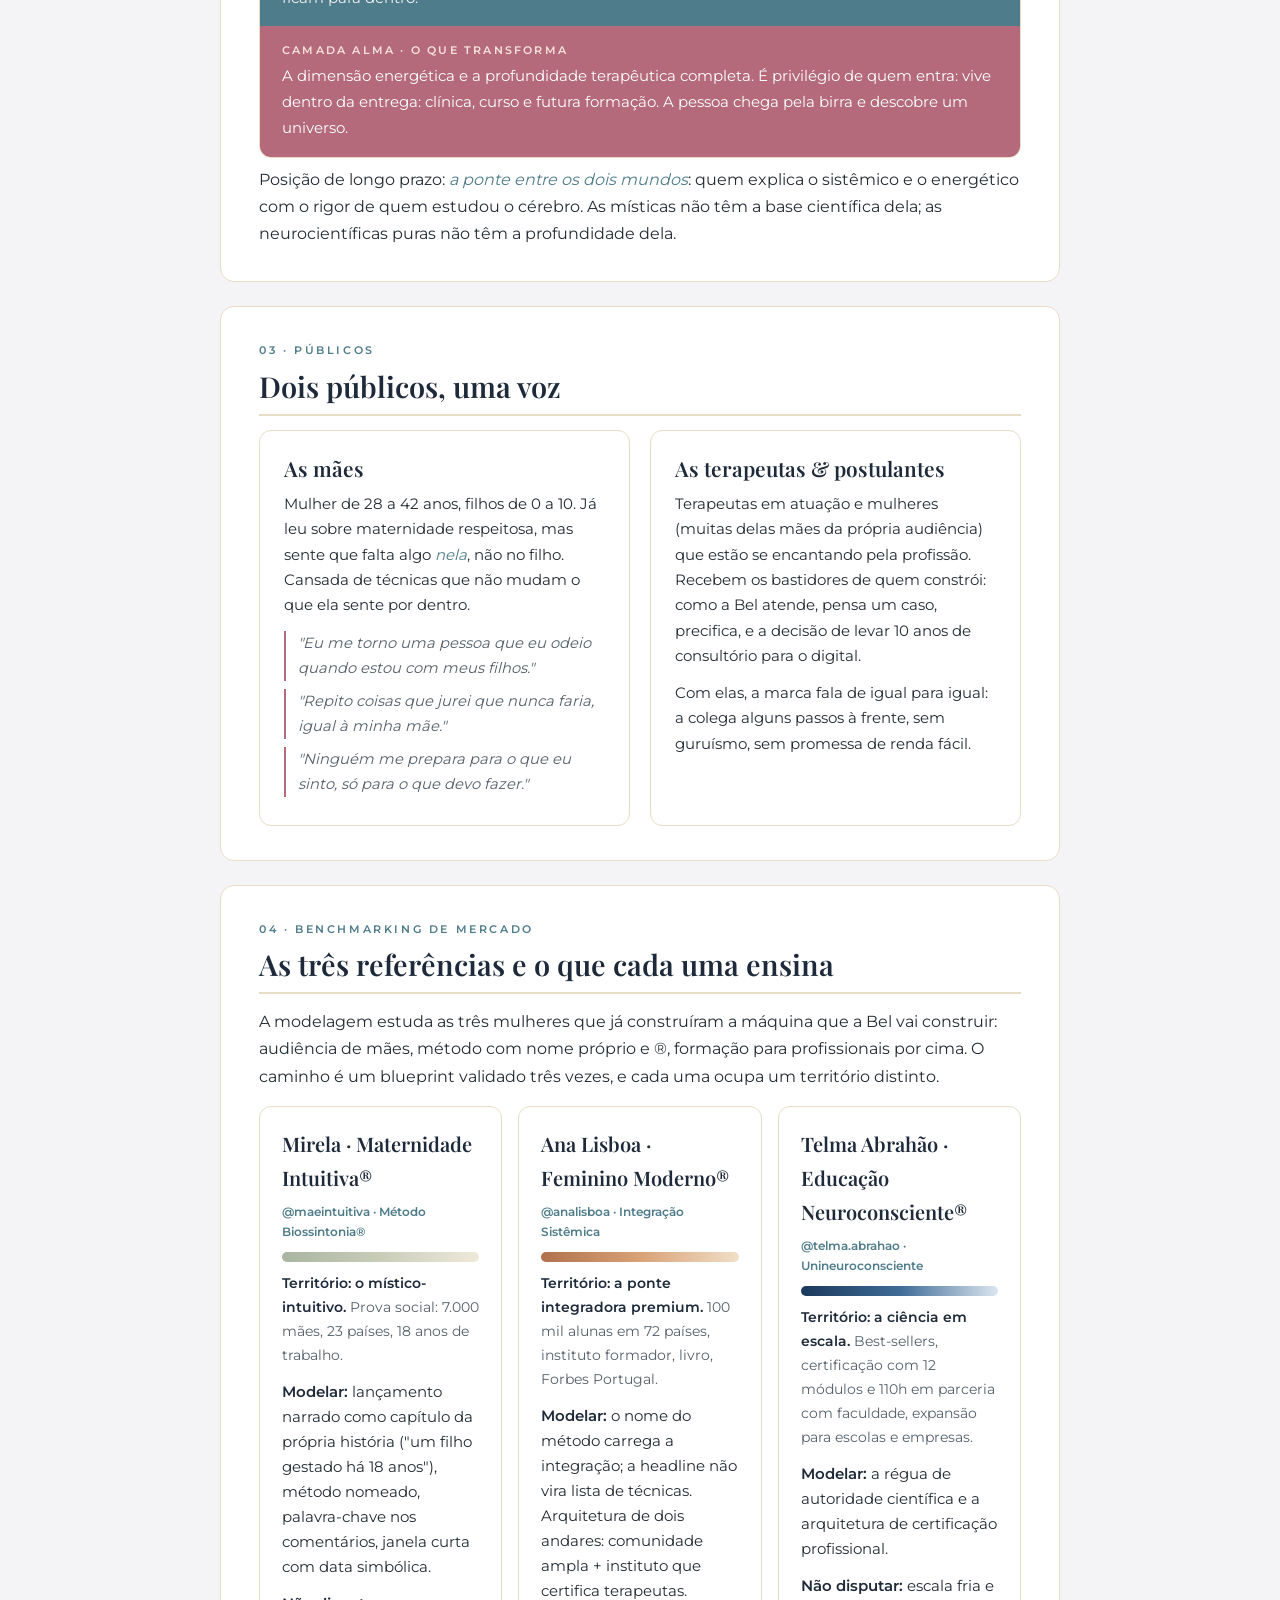
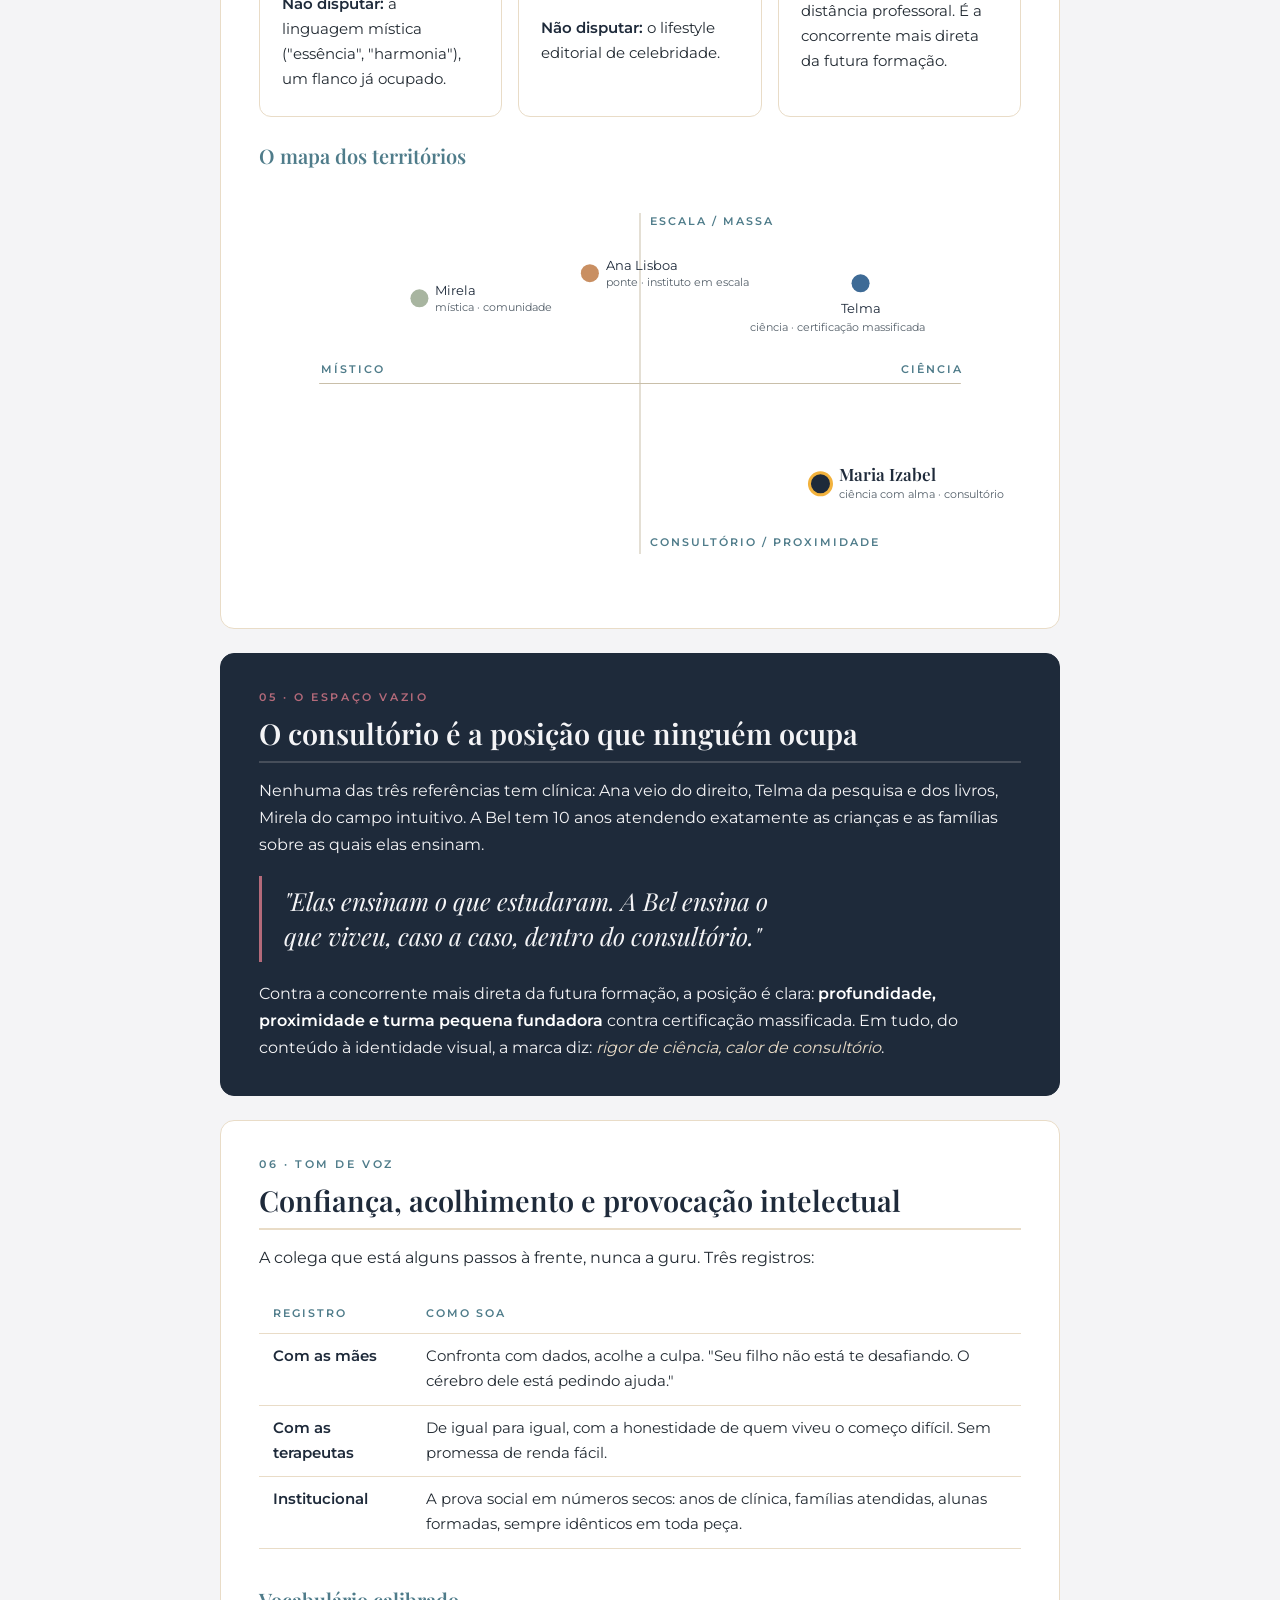
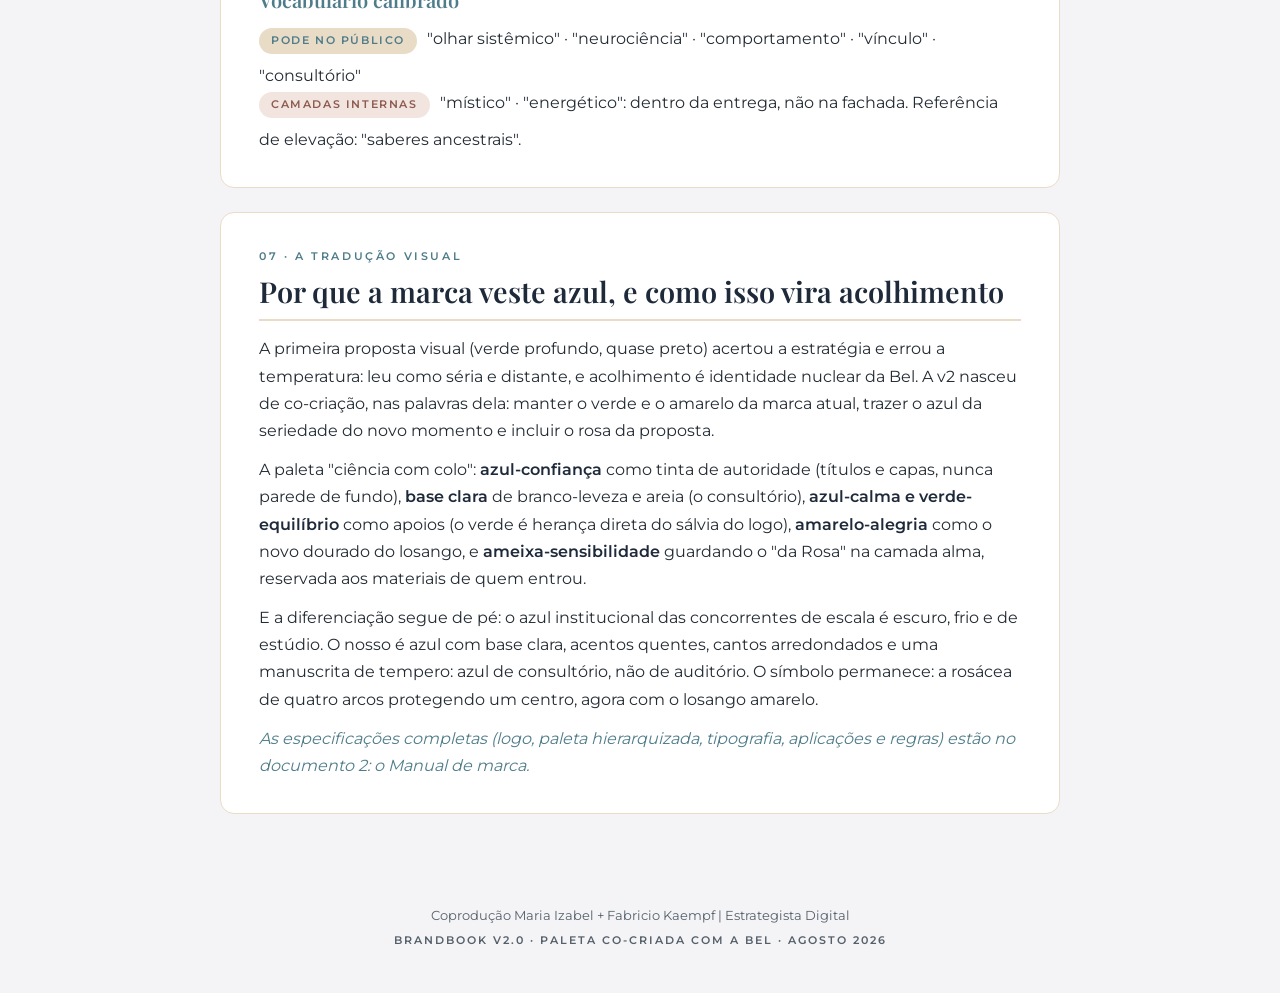
==== commit c50372f0: "Identidade v2.0 "ciencia com colo": paleta co-criada com a Bel aplicada aos documentos - Brandbook e" ====
--- a/brandbook.html
+++ b/brandbook.html
@@ -7,31 +7,31 @@
 </head>
 <body>
 <style>
-@font-face{font-family:'Cormorant Garamond';font-style:italic;font-weight:400;src:url([data-uri]) format('woff2');}
-@font-face{font-family:'Cormorant Garamond';font-style:normal;font-weight:500;src:url([data-uri]) format('woff2');}
-@font-face{font-family:'Cormorant Garamond';font-style:normal;font-weight:600;src:url([data-uri]) format('woff2');}
-@font-face{font-family:'DM Mono';font-style:normal;font-weight:400;src:url([data-uri]) format('woff2');}
-@font-face{font-family:'Instrument Sans';font-style:normal;font-weight:400;src:url([data-uri]) format('woff2');}
-@font-face{font-family:'Instrument Sans';font-style:normal;font-weight:500;src:url([data-uri]) format('woff2');}
-@font-face{font-family:'Instrument Sans';font-style:normal;font-weight:600;src:url([data-uri]) format('woff2');}
+@font-face{font-family:'Caveat';font-style:normal;font-weight:500;src:url([data-uri]